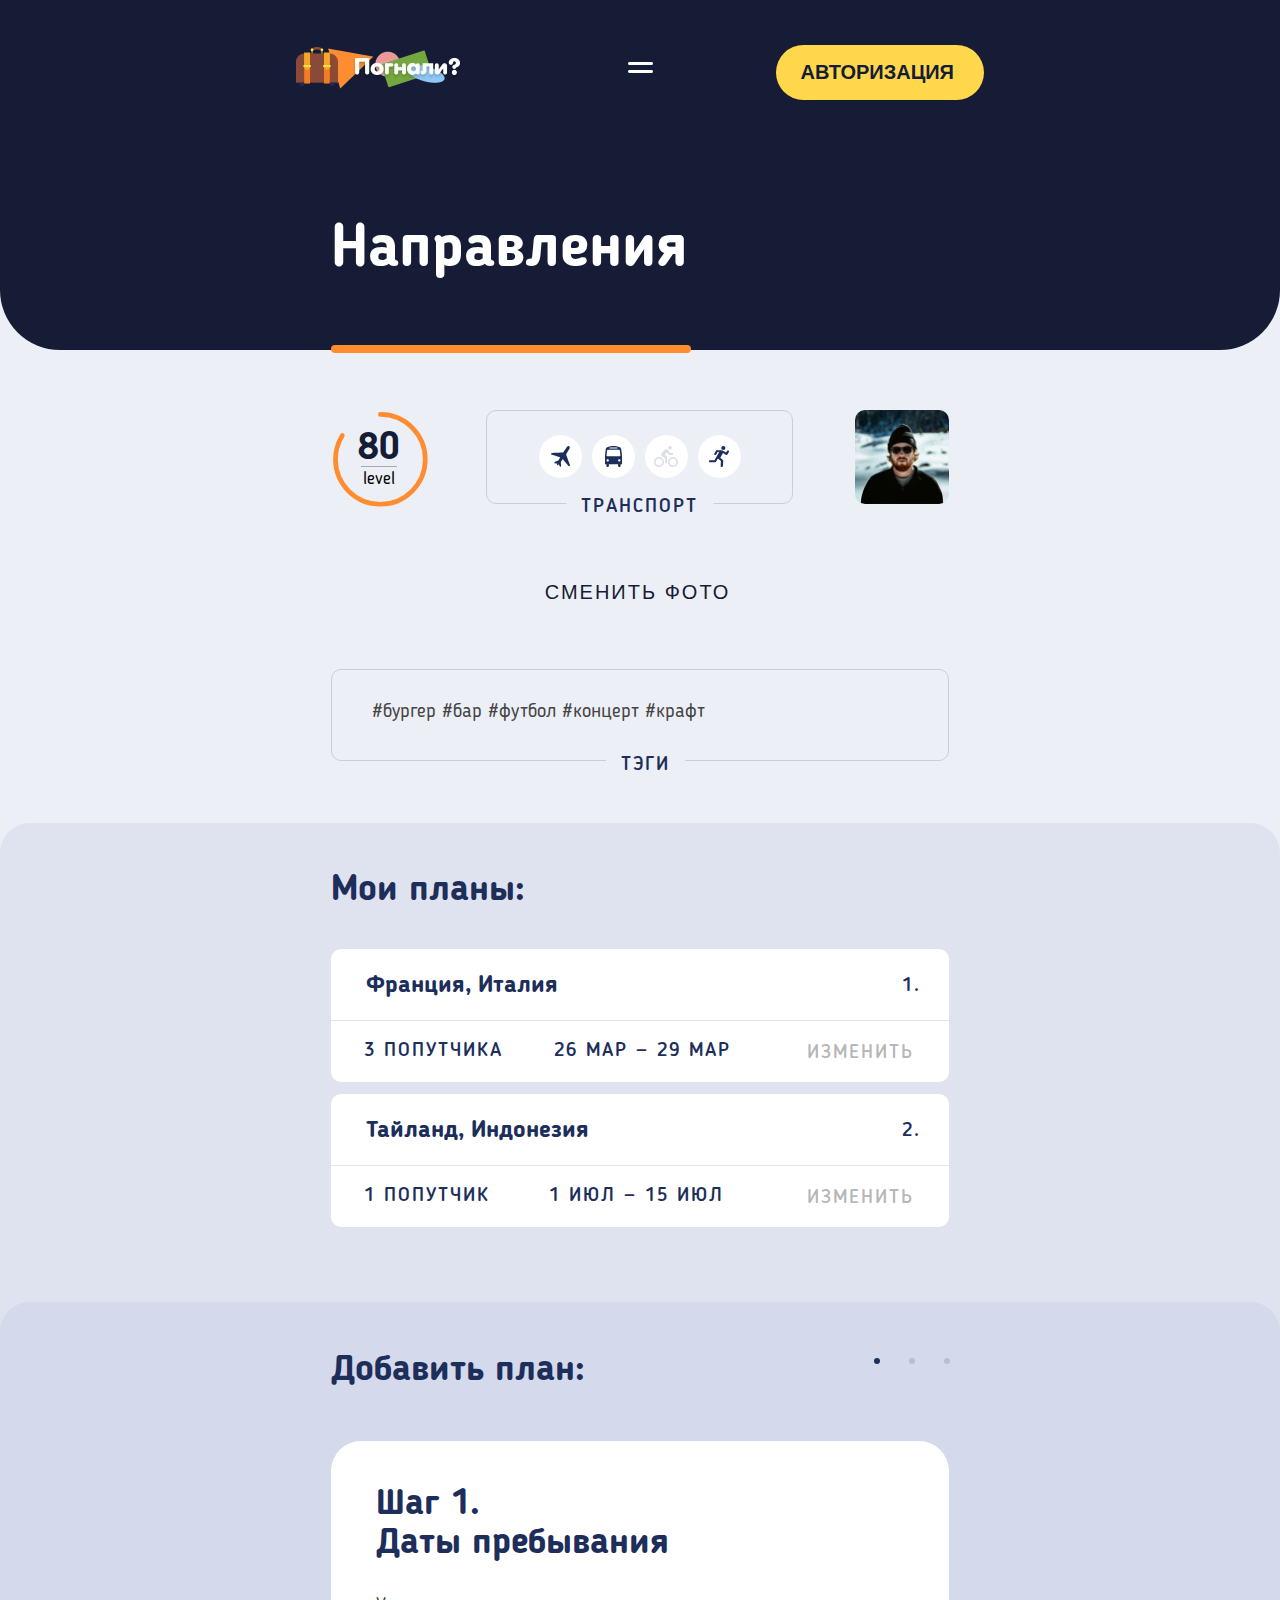
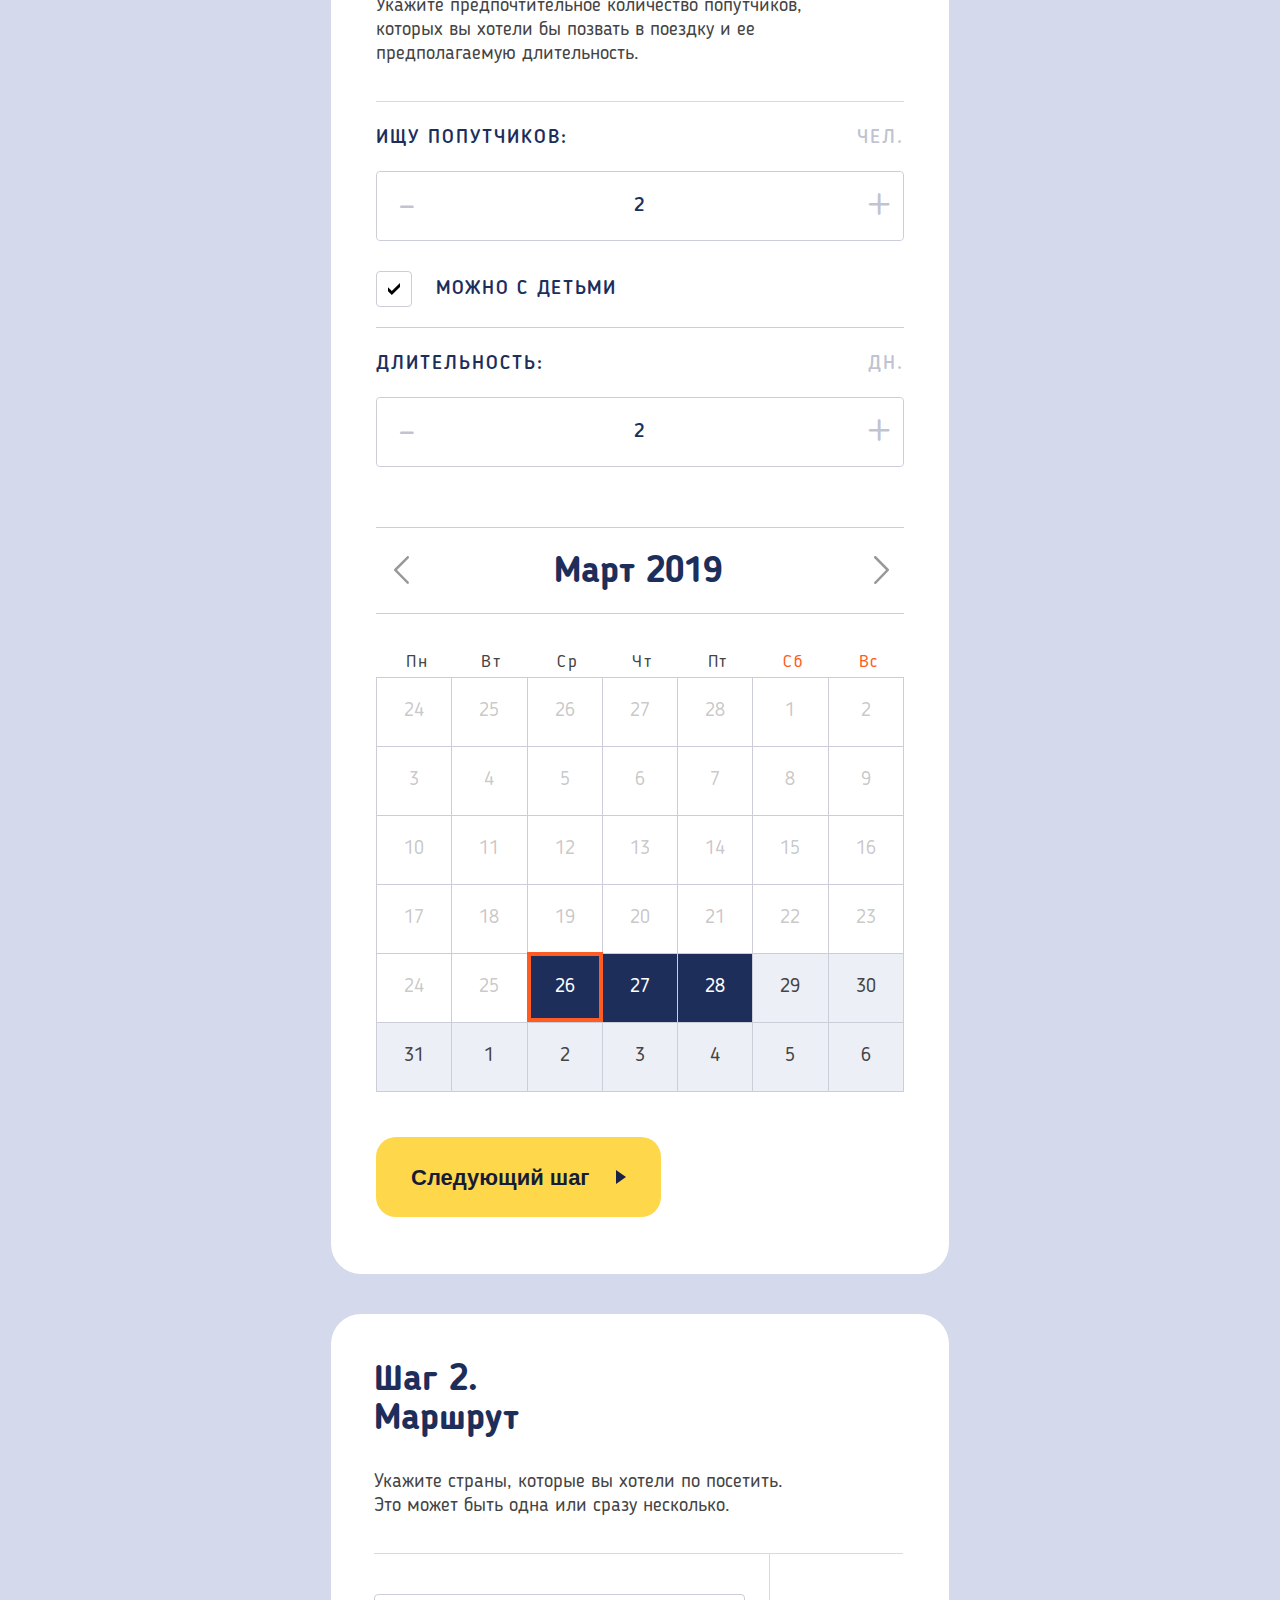
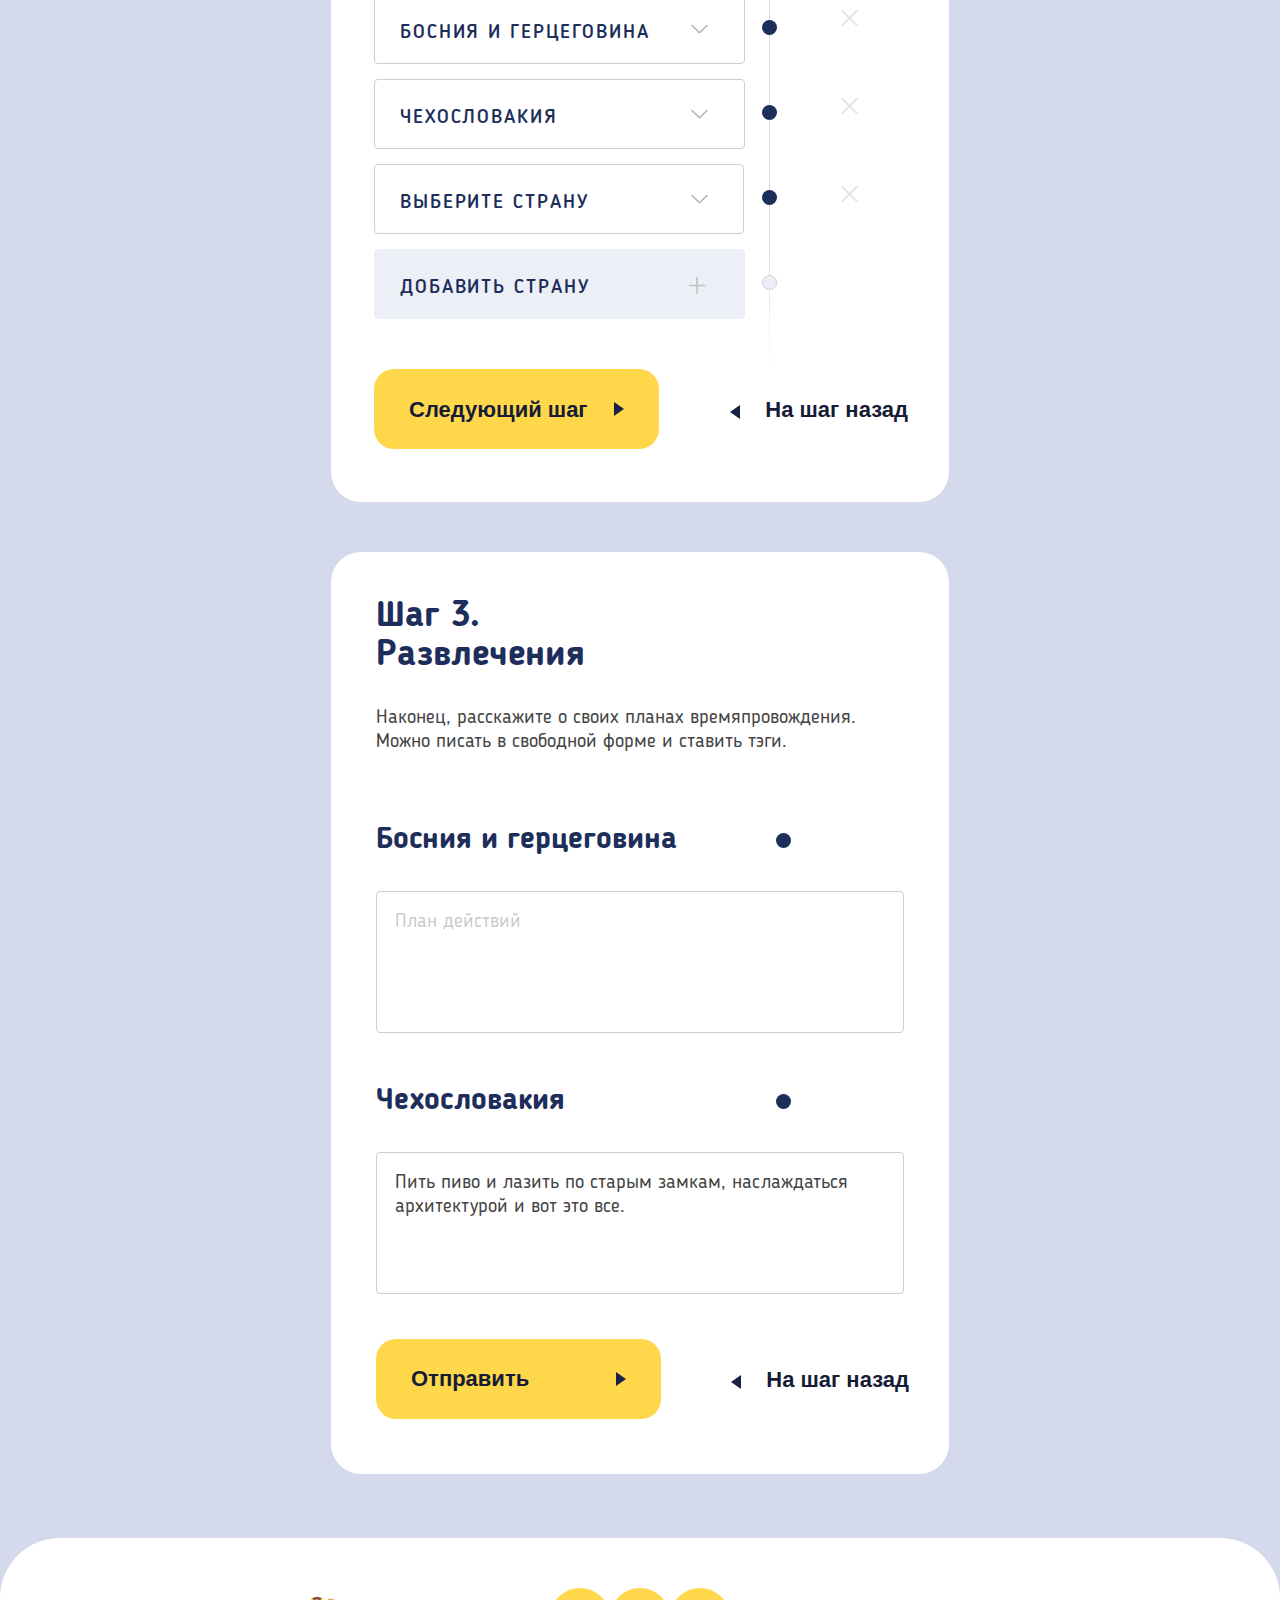
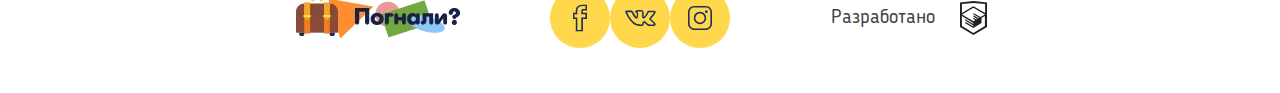
==== form.html @ 82feab91 "форма" ====
<!DOCTYPE html>
<html lang="ru">
  <head>
    <meta charset="utf-8">
    <meta name="viewport" content="width=device-width,initial-scale=1">
    <title>Погнали - Направления</title>
    <link rel="stylesheet" href="css/general.css">
    <link rel="stylesheet" href="css/form.css">
    <link rel="preload" href="fonts/bloggersans.woff2" as="font">
    <link rel="preload" href="fonts/bloggersans-bold.woff2" as="font">
    <link rel="preload" href="fonts/bloggersans-bolditalic.woff2" as="font">
    <link rel="preload" href="fonts/bloggersans-italic.woff2" as="font">
    <link rel="preload" href="fonts/bloggersans-light.woff2" as="font">
    <link rel="preload" href="fonts/bloggersans-lightitalic.woff2" as="font">
    <link rel="preload" href="fonts/bloggersans-medium.woff2" as="font">
    <link rel="preload" href="fonts/bloggersans-mediumitalic.woff2" as="font">
  </head>
  <body>
    <div class="svg-template">
      <svg xmlns="http://www.w3.org/2000/svg" xmlns:xlink="http://www.w3.org/1999/xlink"><symbol id="icon-email" viewBox="0 0 36 26"><path d="M0 23c0 1.6 1.3 3 3 3h30c1.7 0 3-1.3 3-3V3c0-1.6-1.3-3-3-3H3C1.3 0 0 1.3 0 3v20zm11-10L4.2 6.2c-.6-.6-.6-1.5 0-2 .6-.6 1.5-.6 2.1 0l11 10.9c.4.4 1.2.4 1.6 0l11-10.9c.6-.6 1.5-.6 2.1 0 .6.6.6 1.5 0 2L25 13l6.9 6.8c.6.6.6 1.5 0 2-.6.6-1.5.6-2.1 0L22.9 15s-2.1 2.2-2.5 2.5c-.6.6-1.4 1-2.4 1-.9 0-1.8-.4-2.4-1L13.1 15l-6.9 6.8c-.6.6-1.5.6-2.1 0-.6-.6-.6-1.5 0-2L11 13z"></path></symbol><symbol id="icon-facebook" viewBox="0 0 11 21"><path d="M7.8 21H2.2v-9.8H0V6.4h2.1c-.1-2.2.3-3.8 1.3-4.9C4.2.6 5.5.1 7.1 0H11v4.7H7.9c-.1.2-.2.8-.2 1.7H11v4.8H7.8V21zm-4.4-1.1h3.1v-9.8h3.2V7.5H6.5v-.6c0-1.5 0-2.9.8-3.4l.2-.1h2.3V1.1H7.1c-1.2.1-2.2.5-2.8 1.2-.8.9-1.1 2.5-.9 4.6l.1.6H1.2v2.6h2.2v9.8z"></path></symbol><symbol id="icon-instagram" viewBox="0 0 23 23"><path d="M17 1.5c2.5 0 4.5 2 4.5 4.5v11c0 2.5-2 4.5-4.5 4.5H6c-2.5 0-4.5-2-4.5-4.5V6c0-2.5 2-4.5 4.5-4.5h11M17 0H6C2.7 0 0 2.7 0 6v11c0 3.3 2.7 6 6 6h11c3.3 0 6-2.7 6-6V6c0-3.3-2.7-6-6-6z"></path><path d="M11.5 7.1c2.4 0 4.4 2 4.4 4.4 0 2.4-2 4.4-4.4 4.4-2.4 0-4.4-2-4.4-4.4 0-2.4 2-4.4 4.4-4.4m0-1.5c-3.3 0-5.9 2.7-5.9 5.9s2.7 5.9 5.9 5.9 5.9-2.7 5.9-5.9-2.6-5.9-5.9-5.9z"></path><circle cx="17.6" cy="5.4" r="1.3"></circle></symbol><symbol id="icon-level-small"><circle cx="35" cy="30" r="22.5" fill="none"></circle><path fill="none" stroke-linecap="round" stroke-width="2" stroke="#ff8d30" d="M28 6.5 a 20 20 0 0 1 0 45 a 20 20 0 0 1 0 -45"></path></symbol><symbol id="icon-level" viewBox="0 0 100 100"><circle cx="35" cy="35" r="30" fill="none"></circle><path fill="none" stroke-linecap="round" stroke-width="3" stroke="#ff8d30" d="M35 6.5 a 25 25 0 0 1 0 57 a 25 25 0 0 1 0 -57"></path></symbol><symbol id="icon-menu" viewBox="0 0 25 11"><path d="M1.5 3h22c.8 0 1.5-.7 1.5-1.5S24.3 0 23.5 0h-22C.7 0 0 .7 0 1.5S.7 3 1.5 3zm22 5h-22C.7 8 0 8.7 0 9.5S.7 11 1.5 11h22c.8 0 1.5-.7 1.5-1.5S24.3 8 23.5 8z"></path></symbol><symbol id="icon-phone" viewBox="0 0 36 36"><path d="M18 0C11.6 0 5.2 1.1 2.8 3.4.9 5.3.2 8.7 0 10.8v.3c0 .8.7 1.5 1.5 1.5.1 0 3.7-.3 5.9-.5h.2c.8 0 1.5-.7 1.5-1.5v-3C9 6.7 9.7 6 10.7 6h14.7c.8 0 1.6.7 1.6 1.7v3c0 .8.7 1.5 1.5 1.5h.2c2.2.2 5.8.5 5.9.5.8 0 1.5-.7 1.5-1.5v-.3c-.2-2.1-.9-5.5-2.8-7.4C30.8 1.1 24.4 0 18 0zm0 19.5c-1.7 0-3 1.3-3 3s1.3 3 3 3 3-1.3 3-3-1.3-3-3-3zm-2.3-6.8v-1.9c0-1-.8-1.9-1.9-1.9s-1.8.9-1.8 2v1.9L1.9 23.6c-.7.7-1.1 1.6-1.1 2.7v3c0 1.7 1.3 3 3 3h.8v1.9c0 1 .8 1.9 1.9 1.9s1.9-.8 1.9-1.9v-1.9h19.5v1.9c0 1 .8 1.9 1.9 1.9 1 0 1.9-.8 1.9-1.9v-1.9h.8c1.7 0 3-1.3 3-3v-3c0-1.1-.4-2-1.1-2.7L24 12.7v-1.9c0-1-.8-1.9-1.9-1.9s-1.9.8-1.9 1.9v1.9h-4.5zm2.3 3.8c3.3 0 6 2.7 6 6s-2.7 6-6 6-6-2.7-6-6 2.7-6 6-6z"></path></symbol><symbol id="icon-vk" viewBox="0 0 30 15.8"><path d="M23.9 15.8c-.4 0-1.2-.1-2.1-.6-.6-.4-1.2-1-1.8-1.5-.4-.4-1.2-1.2-1.4-1.2-.3.1-.5.9-.5 1.6 0 .1 0 .8-.5 1.2-.4.4-1.1.5-1.2.5h-1.9c-1 0-4.4-.2-7.4-3C3.4 9.4.3 3 .1 2.7 0 2.2-.1 1.5.3 1.1.7.7 1.4.6 1.7.6h4.2c.1 0 .6.1 1 .3.4.2.6.7.6.7S8.1 3 9 4.3c1.3 2 1.9 2.5 2.1 2.6.2-.4.3-1.7.2-2.9 0-.5-.1-1.1-.3-1.3-.1-.1-.4-.3-.8-.3l-.7-.6c-.1-.7.6-1.2 1.1-1.4.7-.3 1.8-.4 3.1-.4h.7c1.2 0 1.6.1 2.1.2 1.7.4 1.6 1.7 1.6 3.3v2.1c0 .4 0 1 .1 1.3.2-.1.9-.7 2.1-2.5.8-1.2 1.4-2.5 1.5-2.8.2-.4.6-.9 1.6-.9h4.7c1 0 1.6.3 1.8.9.3.6.2 1.7-2.4 4.6-.4.4-.7.8-1 1.1-.6.7-1.2 1.4-1.2 1.6.1.1.7.6 1.3 1.1 1.5 1.2 2.5 2.3 3 3.1.5.8.4 1.3.3 1.7-.4.9-1.6 1-1.9 1h-4.1zm-5.3-4.9c.9 0 1.7.8 2.5 1.6.5.5 1 1 1.5 1.3.7.4 1.3.4 1.4.4h3.9c.2 0 .4-.1.5-.1 0 0 0-.1-.1-.2-.4-.7-1.4-1.7-2.7-2.7-1.2-1-1.8-1.5-1.9-2.2-.1-.8.5-1.4 1.6-2.7.3-.3.6-.7 1-1.1 1.6-1.8 2-2.6 2.1-3h-5.3c-.2.4-.8 1.8-1.6 3-1.9 2.8-2.8 3.2-3.4 3.2-.2 0-.4 0-.6-.1-1-.6-1-1.8-.9-2.8V3.4c.1-1.7 0-1.7-.4-1.8-.4-.1-.7-.1-1.9-.2h-.7c-.6 0-1.3 0-1.9.1l.3.3c.6.7.6 2 .6 2.2.1 1.6.1 3.8-1 4.3-.2.1-.4.1-.6.1-.9 0-1.9-.9-3.4-3.3-.8-1.2-1.5-2.7-1.5-2.8L6 2.2c-.1 0-.2-.1-.3-.1H1.6c.6 1.2 3.4 6.6 6.5 9.5 2.7 2.5 5.8 2.6 6.4 2.6h1.9s.2-.1.3-.1V14c0-.3 0-2.6 1.6-3 .1-.1.2-.1.3-.1z"></path></symbol></svg>
    </div>
    <header class="header">
      <div class="header__wrapper container header__wrapper--blue">
        <div class="header__wrapper-top">
          <a class="header__link">
            <picture>
              <source class="js-header-logo-desktop-webp" type="image/webp" media="(min-width: 1440px)" srcset="img/logo-desktop-white@1x.webp 1x, img/logo-desktop-white@2x.webp 2x">
              <source class="js-header-logo-tablet-webp" type="image/webp" media="(min-width: 768px)" srcset="img/logo-tablet-white@1x.webp 1x, img/logo-tablet-white@2x.webp 2x">
              <source class="js-header-logo-mobile-webp" type="image/webp" srcset="img/logo-mobile-white@1x.webp 1x, img/logo-mobile-white@2x.webp 2x">

              <source class="js-header-logo-desktop-png" media="(min-width: 1440px)" srcset="img/logo-desktop-white@1x.png 1x, img/logo-desktop-white@2x.png 2x">
              <source class="js-header-logo-tablet-png" media="(min-width: 768px)" srcset="img/logo-tablet-blue@1x.png 1x, img/logo-tablet-blue@2x.png 2x">
              <img class="header__logo js-logo" src="img/logo-mobile-blue@1x.png" srcset="img/logo-mobile-blue@2x.png 2x" alt="Логотип сервиса Погнали" width="100" height="19">
            </picture>
          </a>
          <button class="header__toggle js-toggle header__toggle--show header__toggle--open" type="button">
            Открыть меню
            <svg width="25" height="11"><use xlink:href="#icon-menu"></use></svg>
          </button>
          <ul class="contacts-list contacts-list--clone">
            <li class="contacts-list__item">
              <a class="button button--yellow button--clone contacts-list__auth-button js-auth-button button--clone-visible" href="/">Авторизация</a>
            </li>
            <li class="contacts-list__item">
              <a class="contacts-list__phone-icon contacts-list__phone-icon--clone" href="tel:88005558628">
                <div class="button contacts-list__phone-button"></div>
              </a>
            </li>
            <li class="contacts-list__item">
              <a class="contacts-list__mail-icon contacts-list__mail-icon--clone" href="mailto:mail@htmlacademy.ru" target="_top">
                <div class="button contacts-list__email-button"></div>
              </a>
            </li>
          </ul>
        </div>
        <nav class="main-nav js-menu main-nav--hidden">
          <ul class="main-nav__list site-list">
            <li class="site-list__item"><a class="site-list__link" href="#" data-hover="О сервисе">О сервисе</a></li>
            <li class="site-list__item"><a class="site-list__link" href="form.html" data-hover="Направления">Направления</a></li>
            <li class="site-list__item"><a class="site-list__link" href="catalog.html" data-hover="Попутчики">Попутчики</a></li>
          </ul>
          <ul class="main-nav__list contacts-list">
            <li class="contacts-list__item">
              <a class="button button--yellow contacts-list__auth-button" href="#">Авторизация</a>
            </li>
            <li class="contacts-list__item">
              <a class="contacts-list__phone-icon" href="tel:88005558628">
                <div class="button contacts-list__phone-button">
                  <svg class="contacts-list__svg contacts-list__svg--phone" width="18" height="18"><use xlink:href="#icon-phone"></use></svg>
                </div>
              </a>
            </li>
            <li class="contacts-list__item">
              <a class="contacts-list__mail-icon" href="mailto:mail@htmlacademy.ru" target="_top">
                <div class="button contacts-list__email-button">
                  <svg class="contacts-list__svg contacts-list__svg--email" width="18" height="13"><use xlink:href="#icon-email"></use></svg>
                </div>
              </a>
            </li>
          </ul>
          <ul class="main-nav__list social-list">
            <li class="social-list__item">
              <a class="social-list__btn" href="#">
                <svg class="social-list__svg social-list__svg--fb" width="11" height="21"><use xlink:href="#icon-facebook"></use></svg>
                Facebook
              </a>
            </li>
            <li class="social-list__item">
              <a class="social-list__btn" href="#">
                <svg class="social-list__svg social-list__svg--vk" width="23" height="12"><use xlink:href="#icon-vk"></use></svg>
                VK
              </a>
            </li>
            <li class="social-list__item">
              <a class="social-list__btn" href="#">
                <svg class="social-list__svg social-list__svg--ig" width="18" height="18"><use xlink:href="#icon-instagram"></use></svg>
                Instagram
              </a>
            </li>
          </ul>
        </nav>
      </div>
    </header>

    <main class="main">
      <div class="main__wrapper container">
        <div class="main__inner-wrapper">
          <h1 class="main__header">Направления</h1>
        </div>
      </div>
      <section class="person">
        <div class="person__wrapper container">
          <h2 class="visually-hidden">Мой профайл</h2>
          <form class="person__form person-data" action="http://echo.htmlacademy.ru" method="post">
            <div class="person-data__level-photo-wrapper">
              <div class="person-data__level level">
                <svg class="level__progress-bar level__progress-bar--80" width="100" height="100"><use xlink:href="#icon-level"></use></svg>
                <p class="level__number level__number--big level__number--dark-purple-blue">80</p>
                <p class="level__text level__text--big">level</p>
              </div>
              <div class="person-data__image-wrapper">
                <picture>
                  <source type="image/webp" srcset="img/demin-tablet@1x.webp 1x, img/demin-tablet@2x.webp 2x">

                  <img class="person-data__image" src="img/demin-tablet@1x.jpg" srcset="img/demin-tablet@2x.jpg 2x" alt="Фотография профиля" width="190" height="190">
                </picture>
                <div class="person-data__upload-short-wrapper">
                  <input class="visually-hidden" type="file" name="person-picture" aria-label="Загрузить фотографию" tabindex="-1">
                  <span class="button button--gray person-data__image-title">Фото</span>
                </div>
              </div>
            </div>
            <div class="person-data__upload-wrapper">
              <input class="visually-hidden" type="file" name="person-picture" aria-label="Загрузить фотографию">
              <span class="button button--gray person-data__btn">Сменить фото</span>
            </div>
            <div class="person-data__fieldset tags">
              <h3 class="tags__legend">Тэги</h3>
              <textarea class="tags__field" name="tags">#бургер #бар #футбол #концерт #крафт</textarea>
            </div>
            <div class="person-data__fieldset transport-field">
              <h3 class="transport-field__legend">Транспорт</h3>
              <div class="transport-field__list vehicles-list">
                <div class="vehicles-list__checkbox" role="checkbox" aria-checked="true" tabindex="0">
                  <input class="visually-hidden" type="checkbox" name="aircraft" tabindex="-1" checked="">
                  <div class="vehicles-list__checkbox-indicator transport transport--no-tooltip transport--plane transport--small transport--bg-white"><span class="transport__title">Авиаперелет</span></div>
                </div>
                <div class="vehicles-list__checkbox" role="checkbox" aria-checked="true" tabindex="0">
                  <input class="visually-hidden" type="checkbox" name="bus" tabindex="-1" checked="">
                  <div class="vehicles-list__checkbox-indicator transport transport--no-tooltip transport--bus transport--small transport--bg-white"><span class="transport__title">Автотранспорт</span></div>
                </div>
                <div class="vehicles-list__checkbox" role="checkbox" aria-checked="false" tabindex="0">
                  <input class="visually-hidden" type="checkbox" name="bicycle" tabindex="-1">
                  <div class="vehicles-list__checkbox-indicator transport transport--no-tooltip transport--bike transport--small transport--bg-white transport--inactive"><span class="transport__title">Велосипед</span></div>
                </div>
                <div class="vehicles-list__checkbox" role="checkbox" aria-checked="true" tabindex="0">
                  <input class="visually-hidden" type="checkbox" name="run" tabindex="-1" checked="">
                  <div class="vehicles-list__checkbox-indicator transport transport--no-tooltip transport--run transport--small transport--bg-white"><span class="transport__title">Пешком</span></div>
                </div>
              </div>
            </div>
          </form>
        </div>
      </section>

      <section class="plans">
        <div class="plans__wrapper container">
          <h2 class="plans__header">Мои планы:</h2>
          <ol class="plans__list countries-plans-list">
            <li class="countries-plans-list__item">
              <div class="countries-plans-list__country-title-wrapper">
                <p class="countries-plans-list__number">1.</p>
                <p class="countries-plans-list__name">Франция, Италия</p>
              </div>
              <p class="countries-plans-list__companions-number">3 попутчика</p>
              <p class="countries-plans-list__dates">26 мар — 29 мар</p>
              <a class="countries-plans-list__link" href="plans.html">Изменить</a>
            </li>
            <li class="countries-plans-list__item">
              <div class="countries-plans-list__country-title-wrapper">
                <p class="countries-plans-list__number">2.</p>
                <p class="countries-plans-list__name">Тайланд, Индонезия</p>
              </div>
              <p class="countries-plans-list__companions-number">1 попутчик</p>
              <p class="countries-plans-list__dates">1 июл — 15 июл</p>
              <a class="countries-plans-list__link" href="plans.html">Изменить</a>
            </li>
          </ol>
        </div>
      </section>

      <section class="add-plan">
        <div class="add-plan__wrapper container">
          <h2 class="add-plan__header">Добавить план:</h2>

          <form class="add-plan__form" action="http://echo.htmlacademy.ru" method="post">
            <div class="step dates" id="step-1">
              <ul class="slider-dots-list slider-dots-list--step-1">
                <li class="slider-dots-list__item"><span class="slider-dots-list__indicator slider-dots-list__indicator--current">Даты</span></li>
                <li class="slider-dots-list__item"><span class="slider-dots-list__indicator">Маршрут</span></li>
                <li class="slider-dots-list__item"><span class="slider-dots-list__indicator">Развлечения</span></li>
              </ul>
              <h3 class="step__header">Шаг 1. Даты&nbsp;пребывания</h3>
              <p class="step__note">Укажите предпочтительное количество попутчиков, которых вы&nbsp;хотели&nbsp;бы позвать в поездку и ее предполагаемую длительность.</p>
              <div class="dates__quantity companions-quantity">
                <div class="dates__label-wrapper">
                  <span class="companions-quantity__label">Ищу попутчиков:</span>
                  <span class="companions-quantity__measure">Чел.</span>
                </div>
                <div class="companions-quantity__wrapper quantity-input">
                  <button class="quantity-input__btn quantity-input__btn-less" type="button">-</button>
                  <input class="quantity-input__input" type="text" aria-label="Количество попутчиков" value="2">
                  <button class="quantity-input__btn quantity-input__btn-more" type="button">+</button>
                </div>
              </div>
              <div class="dates__quantity duration">
                <div class="dates__label-wrapper">
                  <span class="duration__label">Длительность:</span>
                  <span class="duration__measure">Дн.</span>
                </div>
                <div class="duration__wrapper quantity-input">
                  <button class="quantity-input__btn quantity-input__btn-less" type="button">-</button>
                  <input class="quantity-input__input" type="text" aria-label="Количество дней" value="2">
                  <button class="quantity-input__btn quantity-input__btn-more" type="button">+</button>
                </div>
              </div>
              <div class="dates__checkbox" role="checkbox" aria-checked="true" tabindex="0">
                <label class="dates__kids-label" for="kids">Можно с детьми</label>
                <input class="visually-hidden" type="checkbox" name="kids" id="kids" checked="">
                <span class="dates__checkbox-indicator dates__checkbox-indicator--selected"></span>
              </div>
              <div class="dates__calendar calendar">
                <div class="calendar__month">
                  <div class="calendar__wrapper">
                    <button class="calendar__btn calendar__btn-previous" type="button">Предыдущий месяц</button>
                    <span class="calendar__name">Март 2019</span>
                    <button class="calendar__btn calendar__btn-next" type="button">Следующий месяц</button>
                  </div>
                  <ul class="calendar__list day-of-the-week-list">
                    <li class="day-of-the-week-list__item">П</li>
                    <li class="day-of-the-week-list__item">В</li>
                    <li class="day-of-the-week-list__item">С</li>
                    <li class="day-of-the-week-list__item">Ч</li>
                    <li class="day-of-the-week-list__item">П</li>
                    <li class="day-of-the-week-list__item day-of-the-week-list__item--weekend">С</li>
                    <li class="day-of-the-week-list__item day-of-the-week-list__item--weekend">В</li>
                  </ul>
                  <ul class="calendar__list day-of-the-week-list day-of-the-week-list--big">
                    <li class="day-of-the-week-list__item">Пн</li>
                    <li class="day-of-the-week-list__item">Вт</li>
                    <li class="day-of-the-week-list__item">Ср</li>
                    <li class="day-of-the-week-list__item">Чт</li>
                    <li class="day-of-the-week-list__item">Пт</li>
                    <li class="day-of-the-week-list__item day-of-the-week-list__item--weekend">Сб</li>
                    <li class="day-of-the-week-list__item day-of-the-week-list__item--weekend">Вс</li>
                  </ul>
                  <ul class="calendar__list month-days-list">
                    <li class="month-days-list__item month-days-list__item--disabled">24</li>
                    <li class="month-days-list__item month-days-list__item--disabled">25</li>
                    <li class="month-days-list__item month-days-list__item--disabled">26</li>
                    <li class="month-days-list__item month-days-list__item--disabled">27</li>
                    <li class="month-days-list__item month-days-list__item--disabled">28</li>
                    <li class="month-days-list__item month-days-list__item--disabled">1<span class="month-days-list__month">мар</span></li>
                    <li class="month-days-list__item month-days-list__item--disabled">2</li>
                    <li class="month-days-list__item month-days-list__item--disabled">3</li>
                    <li class="month-days-list__item month-days-list__item--disabled">4</li>
                    <li class="month-days-list__item month-days-list__item--disabled">5</li>
                    <li class="month-days-list__item month-days-list__item--disabled">6</li>
                    <li class="month-days-list__item month-days-list__item--disabled">7</li>
                    <li class="month-days-list__item month-days-list__item--disabled">8</li>
                    <li class="month-days-list__item month-days-list__item--disabled">9</li>
                    <li class="month-days-list__item month-days-list__item--disabled">10</li>
                    <li class="month-days-list__item month-days-list__item--disabled">11</li>
                    <li class="month-days-list__item month-days-list__item--disabled">12</li>
                    <li class="month-days-list__item month-days-list__item--disabled">13</li>
                    <li class="month-days-list__item month-days-list__item--disabled">14</li>
                    <li class="month-days-list__item month-days-list__item--disabled">15</li>
                    <li class="month-days-list__item month-days-list__item--disabled">16</li>
                    <li class="month-days-list__item month-days-list__item--disabled">17</li>
                    <li class="month-days-list__item month-days-list__item--disabled">18</li>
                    <li class="month-days-list__item month-days-list__item--disabled">19</li>
                    <li class="month-days-list__item month-days-list__item--disabled">20</li>
                    <li class="month-days-list__item month-days-list__item--disabled">21</li>
                    <li class="month-days-list__item month-days-list__item--disabled">22</li>
                    <li class="month-days-list__item month-days-list__item--disabled">23</li>
                    <li class="month-days-list__item month-days-list__item--disabled">24</li>
                    <li class="month-days-list__item month-days-list__item--disabled">25</li>
                    <li class="month-days-list__item month-days-list__item--selected month-days-list__item--first">26<span class="month-days-list__day-in-out">Заезд</span></li>
                    <li class="month-days-list__item month-days-list__item--selected">27</li>
                    <li class="month-days-list__item month-days-list__item--selected">28<span class="month-days-list__day-in-out">Выезд</span></li>
                    <li class="month-days-list__item">29</li>
                    <li class="month-days-list__item">30</li>
                    <li class="month-days-list__item">31</li>
                    <li class="month-days-list__item">1<span class="month-days-list__month">апр</span></li>
                    <li class="month-days-list__item">2</li>
                    <li class="month-days-list__item">3</li>
                    <li class="month-days-list__item">4</li>
                    <li class="month-days-list__item">5</li>
                    <li class="month-days-list__item">6</li>
                  </ul>
                </div>
              </div>
              <a class="button button--yellow button--square step__button" href="#step-2">Следующий шаг</a>
            </div>

            <div class="step route-step" id="step-2">
              <ul class="slider-dots-list slider-dots-list--step-2">
                <li class="slider-dots-list__item"><span class="slider-dots-list__indicator">Даты</span></li>
                <li class="slider-dots-list__item"><span class="slider-dots-list__indicator slider-dots-list__indicator--current">Маршрут</span></li>
                <li class="slider-dots-list__item"><span class="slider-dots-list__indicator">Развлечения</span></li>
              </ul>
              <h3 class="step__header">Шаг 2. Маршрут</h3>
              <p class="step__note step__note--two">Укажите страны, которые вы хотели по посетить. Это может быть одна или сразу несколько.</p>
              <div class="route-step__countries-wrapper">
                <ul class="route-step__list add-country-list">
                  <li class="add-country-list__item country-adding">
                    <span class="country-adding__chosen-country">Босния и герцеговина</span>
                    <button class="country-adding__expand-btn" type="button">Выбрать страну</button>
                  </li>
                  <li class="add-country-list__item country-adding">
                    <span class="country-adding__chosen-country">Чехословакия</span>
                    <button class="country-adding__expand-btn" type="button">Выбрать страну</button>
                  </li>
                  <li class="add-country-list__item country-adding country-adding--choose">
                    <span class="country-adding__choose-country">Выберите страну</span>
                    <button class="country-adding__expand-btn" type="button">Выбрать страну</button>
                    <div class="country-adding__available-countries">
                      <ul class="alphabet">
                        <li class="alphabet__item alphabet__item--selected"><a class="alphabet__link" href="#">А</a></li>
                        <li class="alphabet__item"><a class="alphabet__link" href="#">Б</a></li>
                        <li class="alphabet__item"><a class="alphabet__link" href="#">В</a></li>
                        <li class="alphabet__item"><a class="alphabet__link" href="#">Г</a></li>
                        <li class="alphabet__item"><a class="alphabet__link" href="#">Д</a></li>
                        <li class="alphabet__item"><a class="alphabet__link" href="#">Е</a></li>
                        <li class="alphabet__item"><a class="alphabet__link" href="#">Ж</a></li>
                        <li class="alphabet__item"><a class="alphabet__link" href="#">З</a></li>
                        <li class="alphabet__item"><a class="alphabet__link" href="#">И</a></li>
                        <li class="alphabet__item"><a class="alphabet__link" href="#">Й</a></li>
                        <li class="alphabet__item"><a class="alphabet__link" href="#">К</a></li>
                        <li class="alphabet__item"><a class="alphabet__link" href="#">Л</a></li>
                        <li class="alphabet__item"><a class="alphabet__link" href="#">М</a></li>
                        <li class="alphabet__item"><a class="alphabet__link" href="#">Н</a></li>
                        <li class="alphabet__item"><a class="alphabet__link" href="#">О</a></li>
                        <li class="alphabet__item"><a class="alphabet__link" href="#">П</a></li>
                        <li class="alphabet__item"><a class="alphabet__link" href="#">Р</a></li>
                        <li class="alphabet__item"><a class="alphabet__link" href="#">С</a></li>
                        <li class="alphabet__item"><a class="alphabet__link" href="#">Т</a></li>
                        <li class="alphabet__item"><a class="alphabet__link" href="#">У</a></li>
                        <li class="alphabet__item"><a class="alphabet__link" href="#">Ф</a></li>
                        <li class="alphabet__item"><a class="alphabet__link" href="#">Х</a></li>
                        <li class="alphabet__item"><a class="alphabet__link" href="#">Ц</a></li>
                        <li class="alphabet__item"><a class="alphabet__link" href="#">Ч</a></li>
                        <li class="alphabet__item"><a class="alphabet__link" href="#">Ш</a></li>
                        <li class="alphabet__item"><a class="alphabet__link" href="#">Щ</a></li>
                        <li class="alphabet__item"><a class="alphabet__link" href="#">Э</a></li>
                        <li class="alphabet__item"><a class="alphabet__link" href="#">Ю</a></li>
                        <li class="alphabet__item"><a class="alphabet__link" href="#">Я</a></li>
                      </ul>
                      <ul class="countries-by-letter">
                        <li class="countries-by-letter__item"><a class="countries-by-letter__link" href="#">Афганистан</a></li>
                        <li class="countries-by-letter__item"><a class="countries-by-letter__link" href="#">Албания</a></li>
                        <li class="countries-by-letter__item"><a class="countries-by-letter__link" href="#">Алгерия</a></li>
                        <li class="countries-by-letter__item"><a class="countries-by-letter__link" href="#">Андорра</a></li>
                        <li class="countries-by-letter__item"><a class="countries-by-letter__link" href="#">Аргентина</a></li>
                        <li class="countries-by-letter__item"><a class="countries-by-letter__link" href="#">Армения</a></li>
                        <li class="countries-by-letter__item"><a class="countries-by-letter__link" href="#">Австралия</a></li>
                        <li class="countries-by-letter__item"><a class="countries-by-letter__link" href="#">Австрия</a></li>
                        <li class="countries-by-letter__item"><a class="countries-by-letter__link" href="#">Азербайджан</a></li>
                      </ul>
                    </div>
                  </li>
                  <li class="add-country-list__item country-adding country-adding--new">
                    <span class="country-adding__add-country">Добавить страну</span>
                    <button class="country-adding__expand-btn" type="button">Выбрать страну</button>
                  </li>
                </ul>
                <ul class="route-step__list flags-list">
                  <li class="flags-list__item">
                    <span class="flags-list__flag country country--bosnia">Босния и герцеговина</span>
                    <button class="flags-list__btn-remove">Удалить страну</button>
                  </li>
                  <li class="flags-list__item">
                    <span class="flags-list__flag country country--czech">Чехословакия</span>
                    <button class="flags-list__btn-remove" type="button">Удалить страну</button>
                  </li>
                  <li class="flags-list__item">
                    <button class="flags-list__btn-remove" type="button">Удалить страну</button>
                  </li>
                </ul>
              </div>
              <div class="step__button-wrapper step__button-wrapper--route">
                <a class="button button--yellow button--square step__button" href="#step-3">Следующий шаг</a>
                <a class="button button--transparent step__button step__button--back step__button--no-bg" href="#step-1">На шаг назад</a>
              </div>
            </div>

            <div class="step entertainment" id="step-3">
              <ul class="slider-dots-list slider-dots-list--step-3">
                <li class="slider-dots-list__item"><span class="slider-dots-list__indicator">Даты</span></li>
                <li class="slider-dots-list__item"><span class="slider-dots-list__indicator">Маршрут</span></li>
                <li class="slider-dots-list__item"><span class="slider-dots-list__indicator slider-dots-list__indicator--current">Развлечения</span></li>
              </ul>
              <h3 class="step__header">Шаг 3. Развлечения</h3>
              <p class="step__note step__note--three">Наконец, расскажите о своих планах времяпровождения. Можно писать в свободной форме и ставить тэги.</p>
              <ul class="entertainment__list entertainment-list">
                <li class="entertainment-list__item">
                  <div class="entertainment-list__country-wrapper">
                    <span class="entertainment-list__country-name">Босния и герцеговина</span>
                    <span class="entertainment-list__country-flag country country--bosnia">Босния и герцеговина</span>
                  </div>
                  <textarea class="entertainment-list__plan" placeholder="План действий" aria-label="План действий"></textarea>
                </li>
                <li class="entertainment-list__item">
                  <div class="entertainment-list__country-wrapper">
                    <span class="entertainment-list__country-name">Чехословакия</span>
                    <span class="entertainment-list__country-flag country country--czech">Чехословакия</span>
                    </div>
                  <textarea class="entertainment-list__plan" placeholder="План действий" aria-label="План действий">Пить пиво и лазить по&nbsp;старым замкам, наслаждаться архитектурой и вот это все.</textarea>
                </li>
              </ul>
              <div class="step__button-wrapper">
              <button class="button button--yellow button--square step__button step__button--submit" type="submit">Отправить</button>
              <a class="button button--transparent step__button step__button--back step__button--no-bg" href="#step-2">На шаг назад</a>
              </div>
            </div>
          </form>
        </div>
      </section>
    </main>

    <footer class="footer">
      <div class="footer__wrapper container">
        <a class="footer__link" href="index.html">
          <picture>
            <source type="image/webp" media="(min-width: 1440px)" srcset="img/logo-desktop-blue@1x.webp 1x, img/logo-desktop-blue@2x.webp 2x">
            <source type="image/webp" media="(min-width: 768px)" srcset="img/logo-tablet-blue@1x.webp 1x, img/logo-tablet-blue@2x.webp 2x">
            <source type="image/webp" srcset="img/logo-mobile-blue@1x.webp 1x, img/logo-mobile-blue@2x.webp 2x">

            <source media="(min-width: 1440px)" srcset="img/logo-desktop-blue@1x.png 1x, img/logo-desktop-blue@2x.png 2x">
            <source media="(min-width: 768px)" srcset="img/logo-tablet-blue@1x.png 1x, img/logo-tablet-blue@2x.png 2x">
            <img class="footer__logo js-logo" src="img/logo-mobile-blue@1x.png" srcset="img/logo-mobile-blue@2x.png 2x" alt="Логотип сервиса Погнали" width="100" height="19">
          </picture>
        </a>
        <ul class="footer__list footer-social-list">
          <li class="footer-social-list__item">
            <a class="footer-social-list__btn" href="#">
              <svg class="footer-social-list__fb" width="11" height="21"><use xlink:href="#icon-facebook"></use></svg>
              Facebook
            </a>
          </li>
          <li class="footer-social-list__item">
            <a class="footer-social-list__btn" href="#">
              <svg class="footer-social-list__vk" width="23" height="12"><use xlink:href="#icon-vk"></use></svg>
              VK
            </a>
          </li>
          <li class="footer-social-list__item">
            <a class="footer-social-list__btn" href="#">
              <svg class="footer-social-list__ig" width="18" height="18"><use xlink:href="#icon-instagram"></use></svg>
              Instagram
            </a>
          </li>
        </ul>
        <div class="footer__copyright">
          <a class="footer__logo" href="https://htmlacademy.ru/intensive/adaptive">
            <p class="footer__text">Разработано</p>
            <img class="footer__logo-image" src="img/htmlacademy.svg" alt="Логотип HTML Academy" width="27" height="34">
          </a>
        </div>
      </div>
    </footer>


  </body>
</html>
---- css/general.css ----
/*
/* ------ Fonts ------*/

@font-face {
  font-weight: 400;
  font-family: "BloggerSans";
  font-style: normal;
  src: local("BloggerSans Light"), url("../fonts/bloggersans.woff2") format("woff2"), url("../fonts/bloggersans.woff") format("woff");
}

@font-face {
  font-weight: 400;
  font-family: "BloggerSans";
  font-style: italic;
  src: local("BloggerSans Bold"), url("../fonts/bloggersans-italic.woff2") format("woff2"), url("../fonts/bloggersans-italic.woff") format("woff");
}

@font-face {
  font-weight: 700;
  font-family: "BloggerSans";
  font-style: normal;
  src: local("BloggerSans Bold"), url("../fonts/bloggersans-bold.woff2") format("woff2"), url("../fonts/bloggersans-bold.woff") format("woff");
}

@font-face {
  font-weight: 700;
  font-family: "BloggerSans";
  font-style: italic;
  src: local("BloggerSans Bold"), url("../fonts/bloggersans-bolditalic.woff2") format("woff2"), url("../fonts/bloggersans-bolditalic.woff") format("woff");
}

@font-face {
  font-weight: 300;
  font-family: "BloggerSans";
  font-style: normal;
  src: local("BloggerSans Bold"), url("../fonts/bloggersans-light.woff2") format("woff2"), url("../fonts/bloggersans-light.woff") format("woff");
}

@font-face {
  font-weight: 300;
  font-family: "BloggerSans";
  font-style: italic;
  src: local("BloggerSans Bold"), url("../fonts/bloggersans-lightitalic.woff2") format("woff2"), url("../fonts/bloggersans-lightitalic.woff") format("woff");
}

@font-face {
  font-weight: 500;
  font-family: "BloggerSans";
  font-style: normal;
  src: local("BloggerSans Bold"), url("../fonts/bloggersans-medium.woff2") format("woff2"), url("../fonts/bloggersans-medium.woff") format("woff");
}

@font-face {
  font-weight: 500;
  font-family: "BloggerSans";
  font-style: italic;
  src: local("BloggerSans Bold"), url("../fonts/bloggersans-mediumitalic.woff2") format("woff2"), url("../fonts/bloggersans-mediumitalic.woff") format("woff");
}

/* ------ Specification ------*/

html {
  font-family: sans-serif;
  box-sizing: border-box;
}

*,
::after,
::before {
  box-sizing: inherit;
}

.svg-template,
[hidden],
div.js-collapse,
template {
  display: none;
}

.visually-hidden:not(:focus):not(:active),
input[type=checkbox].visually-hidden,
input[type=file].visually-hidden,
input[type=radio].visually-hidden {
  position: absolute;
  width: 1px;
  height: 1px;
  margin: -1px;
  border: 0;
  padding: 0;
  white-space: nowrap;
  clip-path: inset(100%);
  clip: rect(0 0 0 0);
  overflow: hidden;
}

.country--tooltip:hover::after,
article,
aside,
details,
figcaption,
figure,
footer,
header,
hgroup,
main,
menu,
nav,
section,
summary {
  display: block;
}

svg:not(:root) {
  overflow: hidden;
}

a {
  background-color: rgb(0 0 0 / 0%);
  text-decoration: none;
}

button,
input,
optgroup,
select,
textarea {
  color: inherit;
  font: inherit;
  margin: 0;
}

button {
  overflow: visible;
}

img {
  border: 0;
  max-width: 100%;
}

button,
select {
  text-transform: none;
}

button,
html input[type=button],
input[type=reset],
input[type=submit] {
  cursor: pointer;
}

body {
  margin: 0;
  font-family: "BloggerSans", "Arial", sans-serif;
}

.button--square::after {
  content: "";
  position: absolute;
  top: 50%;
  right: 20px;
  width: 10px;
  height: 14px;
  transform: translateY(-50%);
  border-left: 10px solid rgb(25 33 68);
  border-bottom: 7px solid rgb(0 0 0 / 0%);
  border-top: 7px solid rgb(0 0 0 / 0%);
}
/*
/* ------ Default-Mobile Media ------*/

/* General */
.container {
  width: 320px;
  margin: 0 auto;
}

/* Header */
.header {
  position: relative;
  z-index: 15;
}

.header__wrapper {
  width: 100%;
  display: flex;
  flex-direction: column;
  padding: 27px 0 40px;
  background-color: rgb(22 28 53);
}

.header__wrapper--blue {
  padding-bottom: 0;
  background-color: rgb(22 28 53);
}

.header__wrapper-top {
  position: relative;
  z-index: 11;
  display: flex;
  justify-content: space-between;
  align-items: center;
  width: 270px;
  margin: 0 auto;
  padding: 0;
}

.header__toggle {
  position: relative;
  z-index: 11;
  font-size: 0;
  color: rgb(0 0 0 / 0%);
  display: none;
  margin-bottom: 8px;
  background-color: rgb(0 0 0 / 0%);
  background-repeat: no-repeat;
  border: 0;
}

.header__toggle--show {
  display: block;
}

.header__toggle--open {
  padding: 0;
  width: 25px;
  height: 11px;
}

.header__toggle svg {
  width: 25px;
  height: 11px;
}

.header__toggle--open svg {
  fill: rgb(255 255 255);
}

.contacts-list {
  padding: 0;
  list-style: none;
  position: relative;
  z-index: 16;
  display: flex;
  flex-direction: column;
  width: 100%;
  margin: 0 0 40px;
}

.header__toggle--show+ul li:first-child {
  top: 40px;
}

.button {
  position: relative;
  display: inline-block;
  padding: 0 20px 0 15px;
  width: 100%;
  font-family: "Blogger Sans", Arial, sans-serif;
  font-size: 17px;
  font-weight: 700;
  color: rgb(22, 28, 53);
  text-transform: uppercase;
  text-align: center;
  border-radius: 30px;
  border: 0;
  cursor: pointer;
}

.button--square {
  padding: 20px 24px;
  font-size: 18px;
  text-transform: none;
  text-align: left;
  border-radius: 10px;
}

.button--transparent {
  background-color: rgb(0 0 0 / 0%);
}

.button--yellow {
  background-color: rgb(255 215 75);
}

.button--deep-dark {
  background-color: rgb(18 25 54);
}

.button--bordered {
  border-radius: 10px;
  border: solid 3px rgb(25 33 68);
}

.button--clone {
  display: none;
}

.contacts-list--clone,
.contacts-list--clone .contacts-list__item {
  display: none;
}

.contacts-list__mail-icon,
.contacts-list__phone-icon {
  display: flex;
  align-items: center;
}

.contacts-list__email-button,
.contacts-list__phone-button {
  flex-shrink: 0;
  width: 45px;
  height: 45px;
  background-color: rgb(18 25 54);
  border-radius: 50%;
}

.main-nav {
  width: 320px;
  margin: 0 auto;
  padding: 0 25px;
}

.main-nav--hidden {
  display: none;
}

.site-list {
  padding: 0;
  list-style: none;
  display: flex;
  flex-direction: column;
  align-items: center;
  width: 100%;
}

.site-list__link {
  font-size: 30px;
  font-weight: 500;
  color: rgb(25 33 68);
  text-transform: uppercase;
}

.social-list {
  padding: 0;
  list-style: none;
  display: flex;
  width: 100px;
  margin: 0 auto;
}

.social-list__item {
  width: 10px;
}

.social-list__item:first-child {
  margin-right: 30px;
}

.social-list__btn {
  font-size: 0;
  color: rgb(0 0 0 / 0%);
  position: relative;
}

.social-list__svg {
  position: absolute;
  top: 50%;
  left: 50%;
  transform: translate(-50%, -50%);
  fill: rgb(204 204 204);
}

.social-list__item:nth-child(2) {
  margin-right: 25px;
}

.footer {
  position: relative;
  z-index: 3;
  width: 100%;
  margin: -50px auto 0;
  background-color: rgb(255 255 255);
  border-radius: 30px 30px 0 0;
}

.footer__wrapper {
  display: flex;
  flex-direction: column;
  align-items: center;
  margin: 20px auto 0;
  padding: 40px 25px 0;
}

.footer__logo {
  display: flex;
  justify-content: space-between;
  align-items: center;
}

.footer-social-list,
.footer-social-list__btn {
  display: flex;
}

.footer-social-list {
  padding: 0;
  list-style: none;
  margin: 40px auto 35px;
  width: 135px;
}

.footer-social-list__btn {
  font-size: 0;
  color: rgb(0 0 0 / 0%);
  align-items: center;
  justify-content: center;
  width: 45px;
  height: 45px;
  background-color: rgb(255 215 75);
  border-radius: 50%;
}

.footer-social-list__btn svg {
  fill: rgb(29 46 91);
}

.footer__copyright {
  width: 100%;
  padding: 5px 0 0;
  border-top: 1px solid rgb(0 0 0 / 5%);
}

.footer__logo {
  display: flex;
  justify-content: space-between;
  align-items: center;
}

.footer__text {
  font-size: 16px;
  color: rgb(68 68 68);
}

.footer__logo-image {
  width: 27px;
  height: 34px;
}


/* ------ Tablet Media ------*/
@media (min-width: 768px) {
  /* General */

  .container {
    width: 768px;
  }

  .button--square::after {
    right: 35px;
  }

  /* Header */
  .header__wrapper {
    padding-top: 5px;
    width: 100%;
    background-color: rgb(24 32 68);
  }

  .header__wrapper--blue {
    background-color: rgb(22 28 53);
  }

  .header__wrapper-top {
    width: 688px;
    margin-bottom: 0;
    padding: 0;
  }

  .header__logo {
    width: 166px;
    height: 42px;
  }

  .header__toggle--open {
    margin: -5px 165px 0 0;
  }

  .contacts-list {
    margin-bottom: 130px;
    width: auto;
  }

  .contacts-list--clone {
    display: flex;
  }

  .contacts-list__item:first-child {
    position: absolute;
    top: -550px;
    right: 0;
  }

  .contacts-list--clone .contacts-list__item:first-child {
    display: flex;
  }

  .button {
    font-size: 20px;
  }

  .button--square {
    padding: 25px 34px;
    max-height: 80px;
    font-size: 22px;
    border-radius: 20px;
  }

  .button--clone-visible {
    display: inline-block;
    width: auto;
    padding: 0 30px 0 25px;
    line-height: 55px;
  }

  .contacts-list__auth-button {
    min-width: 190px;
  }

  .contacts-list__email-button,
  .contacts-list__phone-button {
    width: 67px;
    height: 67px;
  }

  .contacts-list__auth-button--hidden {
    display: none;
  }

  .main-nav {
    width: 768px;
    padding: 0 40px;
  }

  .site-list {
    align-items: flex-start;
  }

  .site-list__link {
    font-size: 60px;
  }

  .social-list {
    margin: 0 0 50px;
    width: auto;
  }

  .social-list__item {
    width: 31px;
  }

  .social-list__item:first-child {
    margin-right: 30px;
    margin-left: 30px;
  }

  .social-list__svg--fb {
    width: 14px;
    height: 28px;
  }

  .social-list__item:nth-child(2) {
    margin-right: 30px;
  }

  .social-list__svg--vk {
    width: 31px;
    height: 16px;
  }

  .social-list__svg--ig {
    width: 24px;
    height: 24px;
  }


  .footer {
    margin: -80px auto 0;
    border-radius: 60px 60px 0 0;
  }

  .footer__wrapper {
    flex-direction: row;
    justify-content: space-between;
    padding: 50px 40px 45px;
  }

  .footer__logo {
    width: 166px;
    height: 42px;
  }

  .footer-social-list {
    width: 180px;
    margin: 0;
  }

  .footer-social-list__btn {
    width: 60px;
    height: 60px;
  }

  .footer-social-list__fb {
    width: 14px;
    height: 28px;
  }

  .footer-social-list__vk {
    width: 31px;
    height: 16px;
  }

  .footer-social-list__ig {
    width: 24px;
    height: 24px;
  }

  .footer__copyright {
    width: auto;
    padding: 0;
    border-top: none;
  }

  .footer__logo {
    width: 166px;
    height: 42px;
  }

  .footer__text {
    margin-right: 25px;
    margin-left: 13px;
    font-size: 20px;
  }
}

/* ------ Desktop Media ------*/
@media (min-width: 1440px) {
  /* General */

  .container {
    width: 1440px;
  }

  /* Header */
  .header {
    width: 100%;
    background-color: rgb(22 28 53);
  }

  .header__wrapper {
    flex-direction: row;
    padding: 50px 60px 0;
  }

  .header__wrapper,
  .header__wrapper--blue,
  .header__wrapper--catalog.header__wrapper--scrollable .header__link::after,
  .header__wrapper--scrollable .header__link::after {
    background-color: rgb(22 28 53);
  }

  .header__wrapper-top {
    margin: 0 0 0 auto;
    padding: 0;
  }

  .header__link {
    position: relative;
  }

  .header__logo {
    max-width: 200px;
    width: 200px;
    height: 52px;
    margin-bottom: 10px;
  }

  .header__link::after {
    content: "";
    position: absolute;
    top: 25px;
    left: 240px;
    width: 60px;
    height: 2px;
    border-radius: 1px;
    background-color: rgb(255 255 255);
  }

  .header__toggle {
    display: none;
  }

  .contacts-list {
    display: none;
    flex-direction: row;
    margin: 0;
  }

  .contacts-list__email-button {
    background-color: rgb(255 189 48);
    width: 50px;
    height: 50px;
  }

  .contacts-list--clone {
    position: absolute;
    top: 0;
    right: -795px;
    display: flex;
    align-items: center;
  }

  .contacts-list--clone .contacts-list__item {
    display: block;
  }

  .contacts-list__item:first-child {
    position: static;
    order: 3;
  }

  .button--clone {
    display: inline-block;
  }

  .contacts-list__mail-icon,
  .contacts-list__phone-icon {
    display: block;
    width: 50px;
  }

  .header__wrapper--catalog.header__wrapper--scrollable a,
  .header__wrapper--scrollable a {
    color: rgb(22 28 53);
  }

  .contacts-list__phone-button {
    background-color: rgb(255 141 48);
    width: 50px;
    height: 50px;
  }

  .contacts-list__mail-icon--clone div,
  .contacts-list__phone-icon--clone div {
    position: relative;
  }

  .contacts-list__mail-icon--clone div::after,
  .contacts-list__phone-icon--clone div::after {
    content: "";
    position: absolute;
    top: 50%;
    left: 50%;
    transform: translate(-50%, -50%);
    width: 18px;
    height: 18px;
    background-image: url(../img/topmenu-phone.svg);
    background-repeat: no-repeat;
  }

  .contacts-list__mail-icon--clone div::after {
    height: 14px;
    background-image: url(../img/topmenu-mail.svg);
  }

  .contacts-list__auth-button--hidden {
    display: inline-block;
  }

  .contacts-list__svg {
    width: 18px;
    height: 18px;
    fill: rgb(22 28 53);
  }

  .main-nav {
    display: flex;
    justify-content: space-between;
    width: 1040px;
    margin-right: auto;
    padding: 0;
  }

  .site-list {
    flex-direction: row;
    align-items: center;
    max-height: 55px;
    margin: 0;
    transform: translate(-180px);
  }

  .site-list__item {
    overflow: hidden;
  }

  .site-list__item:not(:last-child) {
    margin-right: 35px;
  }

  .site-list__link {
    position: relative;
    display: block;
    font-size: 20px;
    color: rgb(255 255 255);
    transition: transform .3s;
  }

  .site-list__link::before {
    position: absolute;
    top: 100%;
    content: attr(data-hover);
    color: rgb(255 215 75);
    transform: translate3d(0, 0, 0);
  }

  .social-list {
    display: none;
  }

  .footer {
    margin: -80px 0 0;
  }

  .footer__wrapper {
    padding: 45px 60px;
  }

  .footer__logo {
    width: 200px;
    height: 52px;
  }

  .footer-social-list {
    margin: 0;
  }

  .footer__logo {
    width: 200px;
    height: 52px;
  }

  .footer__text {
    margin-left: 45px;
  }
}
---- css/form.css ----
.main__wrapper {
  position: relative;
  z-index: 13;
  width: 100%;
  padding-top: 20px;
  background-color: rgb(22 28 53);
  border-radius: 0 0 20px 20px;
}

.main__inner-wrapper {
  width: 320px;
  padding: 25px 25px 10px;
  margin: 0 auto;
}

.main__header {
  position: relative;
  margin: 0;
  font-size: 36px;
  font-weight: 700;
  line-height: 1.11;
  color: rgb(255 255 255);
}

.main__header::after {
  content: "";
  position: absolute;
  bottom: -12px;
  left: 0;
  width: 215px;
  height: 5px;
  border-radius: 2.4px;
  background-color: rgb(255 141 48);
}

.country {
  position: relative;
  z-index: 1;
}

.country::before {
  content: "";
  position: absolute;
  z-index: 3;
  width: 71px;
  height: 48px;
  background-repeat: no-repeat;
  transform: scale(0.5);
}

.country::after {
  content: "";
  position: absolute;
  z-index: 5;
  bottom: -3px;
  left: 50%;
  display: none;
  margin-left: 8px;
  width: 0;
  height: 0;
  border-left: 8px solid transparent;
  border-right: 8px solid transparent;
  border-bottom: 8px solid #101d41;
}

.level {
  position: relative;
  display: flex;
  flex-direction: column;
  justify-content: center;
  align-items: center;
  width: 45px;
  height: 45px;
  padding: 5px 0 0 2px;
  border-radius: 50%;
}

.level__progress-bar {
  position: absolute;
  top: -5px;
  left: -5px;
  width: 60px;
  height: 60px;
}

.level__progress-bar--80 {
  stroke-dasharray: 150, 150;
}

.level__number {
  margin: 0;
  font-size: 24px;
  font-weight: 700;
  color: #1d2e5b;
}

.level__number--dark-purple-blue {
  color: #161c35;
}

.level__number--big {
  font-size: 38px;
}

.level__text {
  display: block;
  margin: 0;
  padding: 2px 2px 0 2px;
  font-size: 14px;
  font-weight: 400;
  text-align: center;
  border-top: 1px solid rgba(68, 68, 68, 0.4);
}

.level__text--big {
  font-size: 18px;
  line-height: 1.22;
}

.person {
  position: relative;
  width: 100%;
  margin: -20px auto 0 auto;
  background-color: #edeff6;
}

.person__wrapper {
  padding: 40px 25px 65px 25px;
}

.person-data {
  position: relative;
  display: flex;
  flex-direction: column;
}

.person-data__level-photo-wrapper {
  display: flex;
  justify-content: space-between;
  margin-bottom: 12px;
}

.person-data__level {
  margin-left: 20px;
  width: 100px;
  height: 100px;
}

.person-data__level svg {
  top: 43px;
  left: 38px;
  width: 70px;
  height: 70px;
  transform: scale(2.4);
}

.person-data__level svg+p {
  margin-top: 8px;
  line-height: 0.9;
}

.person-data__image {
  width: 100px;
  height: 100px;
  margin-right: 17px;
  margin-top: 4px;
  border-radius: 50%;
}

.person-data__upload-wrapper {
  margin-bottom: 30px;
}

.person-data__image-title {
  display: none;
}

.tags {
  position: relative;
  margin-bottom: 20px;
  padding: 0;
}

.tags__legend {
  position: absolute;
  top: -25px;
  left: 50%;
  display: inline-block;
  vertical-align: middle;
  padding: 0 15px;
  margin-left: -34px;
  font-size: 16px;
  font-weight: 700;
  font-style: normal;
  line-height: 1.13;
  letter-spacing: normal;
  color: #1d2e5b;
  text-transform: uppercase;
  text-align: center;
  background-color: #edeff6;
}

.tags__field {
  padding: 22px 30px 15px 25px;
  width: 100%;
  height: 90px;
  font-size: 16px;
  font-weight: 400;
  font-style: normal;
  line-height: 1.38;
  letter-spacing: normal;
  color: #444444;
  border-radius: 10px;
  border: solid 1px #cbced9;
  background-color: transparent;
  resize: none;
  overflow: auto;
}

.transport {
  position: relative;
  width: 33px;
  height: 33px;
  border-radius: 50%;
  cursor: pointer;
}

.transport::before {
  content: "";
  position: absolute;
  z-index: 5;
  width: 33px;
  height: 33px;
  background-repeat: no-repeat;
  background-position: center;
}

.transport::after {
  content: "";
  position: absolute;
  z-index: 5;
  bottom: -3px;
  left: 50%;
  display: none;
  margin-left: -15px;
  width: 0;
  height: 0;
  border-left: 8px solid transparent;
  border-right: 8px solid transparent;
  border-bottom: 8px solid #101d41;
}

.transport--bg-white {
  background-color: #ffffff;
  border-radius: 50%;
}

.transport--bg-white:hover, .transport--bg-white:focus {
  box-shadow: 0 2px 10px 0 rgba(0, 0, 0, 0.08);
}

.transport--bg-white:active {
  background-color: #e2e5f2;
}

.transport--bg-white:active::before {
  opacity: 0.3;
}

.transport--plane::before {
  background-image: url("../img/plane.svg");
}

.transport--bike::before {
  background-image: url("../img/bike.svg");
}

.transport--bus::before {
  background-image: url("../img/bus.svg");
}

.transport--run::before {
  background-image: url("../img/run.svg");
}

.transport--inactive::before {
  opacity: 0.15;
}

.transport--small.transport--plane::before {
  background-size: 14px 16px;
}

.transport--small.transport--bus::before {
  background-size: 13px 16px;
}

.transport--small.transport--bike::before {
  background-size: 19px 17px;
}

.transport--small.transport--run::before {
  background-size: 15px 17px;
}

.transport:hover .transport__title {
  display: table;
  margin: 0;
  padding: 15px 20px;
  height: 57px;
  font-size: 20px;
  font-weight: 400;
  font-style: normal;
  font-stretch: normal;
  line-height: 1.2;
  letter-spacing: normal;
  text-align: center;
  color: #ffffff;
  border-radius: 4px;
  background-color: #101d41;
}

.transport:hover::after {
  display: block;
}

.transport__title {
  font-size: 0;
  line-height: 0;
  color: transparent;
  position: absolute;
  bottom: -60px;
  z-index: 14;
  transform: translate(-30%, 0);
  white-space: nowrap;
}

.transport--no-tooltip:hover::after {
  display: none;
}

.transport--no-tooltip:hover .transport__title {
  display: none;
}

.transport-field {
  position: relative;
  width: 100%;
  border-radius: 10px;
  border: solid 1px #cbced9;
}

.transport-field__legend {
  position: absolute;
  top: -25px;
  left: 50%;
  transform: translateX(-50%);
  display: inline-block;
  vertical-align: middle;
  padding: 0 15px;
  font-size: 16px;
  font-weight: 700;
  font-style: normal;
  line-height: 1.13;
  letter-spacing: normal;
  color: #1d2e5b;
  text-transform: uppercase;
  text-align: center;
  background-color: #edeff6;
}

.vehicles-list__checkbox-indicator {
  font-size: 0;
  line-height: 0;
  color: transparent;
}

.plans {
  position: relative;
  z-index: 1;
  width: 100%;
  margin: -30px auto 0 auto;
  background-color: #dfe3f0;
  border-radius: 30px 30px 0 0;
}

.plans__wrapper {
  padding: 28px 25px 60px 25px;
}

.plans__header {
  margin: 0 0 28px 0;
  font-size: 24px;
  font-weight: 700;
  font-style: normal;
  line-height: 1;
  letter-spacing: normal;
  color: #1d2e5b;
}

.countries-plans-list {
  margin: 0;
  padding: 0;
  list-style: none;
}

.countries-plans-list__item {
  padding: 25px 25px 20px 25px;
  margin-bottom: 10px;
  font-size: 16px;
  font-weight: 700;
  font-style: normal;
  line-height: 1;
  letter-spacing: normal;
  color: #1d2e5b;
  border-radius: 10px;
  background-color: #ffffff;
}

.countries-plans-list__item:last-child {
  margin-bottom: 0;
}

.countries-plans-list__country-title-wrapper {
  display: flex;
  margin-bottom: 20px;
}

.countries-plans-list__number,
.countries-plans-list__name {
  margin: 0;
  font-size: 16px;
  font-weight: 500;
  font-style: normal;
  line-height: 1;
  letter-spacing: normal;
  color: #1d2e5b;
}

.countries-plans-list__number {
  margin-right: 5px;
}

.countries-plans-list__companions-number,
.countries-plans-list__dates {
  margin: 0;
  font-size: 14px;
  font-weight: 500;
  font-style: normal;
  line-height: 1;
  letter-spacing: 1.4px;
  color: #1d2e5b;
  text-transform: uppercase;
}

.countries-plans-list__companions-number {
  margin-bottom: 5px;
}

.countries-plans-list__dates {
  margin-bottom: 22px;
}

.countries-plans-list__link {
  font-size: 14px;
  font-weight: 500;
  font-style: normal;
  line-height: 1.29;
  letter-spacing: 1.4px;
  color: rgba(0, 0, 0, 0.3);
  text-transform: uppercase;
}

.countries-plans-list__link:hover, .countries-plans-list__link:focus {
  color: rgba(0, 0, 0, 0.6);
}

.countries-plans-list__link:active {
  color: rgba(0, 0, 0, 0.1);
}

.add-plan {
  position: relative;
  z-index: 2;
  width: 100%;
  margin: -30px auto 0 auto;
  background-color: #d4d9eb;
  border-radius: 30px 30px 0 0;
}

.add-plan__wrapper {
  position: relative;
  padding: 30px 25px 75px 25px;
}

.add-plan__header {
  margin: 0 0 28px 0;
  font-size: 24px;
  font-weight: 700;
  font-style: normal;
  font-stretch: normal;
  line-height: normal;
  letter-spacing: normal;
  color: #1d2e5b;
}

.slider-dots-list {
  margin: 0;
  padding: 0;
  list-style: none;
  position: absolute;
  right: 25px;
  top: -60px;
  display: flex;
}

.slider-dots-list--step-2, .slider-dots-list--step-3 {
  display: none;
}

.slider-dots-list__item {
  margin-right: 20px;
}

.slider-dots-list__item:last-child {
  margin-right: 0;
}

.slider-dots-list__indicator {
  font-size: 0;
  line-height: 0;
  color: transparent;
  position: relative;
}

.slider-dots-list__indicator::after {
  content: "";
  position: absolute;
  left: 0;
  top: 50%;
  width: 6px;
  height: 6px;
  opacity: 0.3;
  background-color: #808285;
  border: none;
  border-radius: 50%;
}

.slider-dots-list__indicator--current::after {
  background-color: #1d2e5b;
  opacity: 1;
}

.dates {
  display: flex;
  flex-direction: column;
}

.dates__checkbox {
  display: flex;
  width: max-content;
  align-items: center;
  position: relative;
  margin-bottom: 24px;
  margin-top: 7px;
}

.dates__checkbox-indicator {
  width: 26px;
  height: 26px;
  display: inline-block;
  border-radius: 4px;
  cursor: pointer;
}

.dates__checkbox-indicator::before {
  content: "";
  position: absolute;
  top: 0;
  left: 0;
  width: 26px;
  height: 26px;
  border: 1px solid #cbced9;
  border-radius: 4px;
}

.dates__checkbox-indicator--selected::before {
  background-image: url("../img/tick.svg");
  background-repeat: no-repeat;
  background-size: 9px;
  background-position: center;
}

.dates__checkbox-indicator:hover::before,
.dates__checkbox-indicator:focus::before {
  border-color: #959bb2;
  outline: none;
}

.dates__checkbox-indicator:active::before {
  outline: none;
  opacity: 0.3;
}

.dates__checkbox-indicator:active {
  background-color: #e2e5f2;
}

.dates__kids-label {
  padding-left: 40px;
  font-size: 15px;
  color: #444444;
}

.dates__label-wrapper {
  display: flex;
  justify-content: space-between;
  width: 100%;
  margin-bottom: 8px;
}

.companions-quantity {
  position: relative;
}

.companions-quantity__label {
  font-size: 16px;
  font-weight: 500;
  font-style: normal;
  line-height: 1;
  letter-spacing: 1.6px;
  color: #1d2e5b;
  text-transform: uppercase;
}

.companions-quantity__measure {
  font-size: 16px;
  font-weight: 500;
  font-style: normal;
  line-height: 1;
  letter-spacing: 1.6px;
  color: rgba(29, 46, 91, 0.3);
  text-transform: uppercase;
}

.quantity-input {
  position: relative;
  display: flex;
  justify-content: space-between;
  align-items: center;
  margin-bottom: 20px;
  border-radius: 4px;
  border: solid 1px #cbced9;
}

.quantity-input:hover, .quantity-input:focus {
  border-color: #959bb2;
}

.quantity-input:active {
  border-color: #161c35;
}

.quantity-input__btn {
  position: relative;
  z-index: 2;
  margin-bottom: -6px;
  margin-right: 4px;
  font-size: 28px;
  font-weight: 300;
  font-style: normal;
  line-height: 1;
  letter-spacing: 1.6px;
  color: rgba(29, 46, 91, 0.3);
  border: none;
  background-color: transparent;
  cursor: pointer;
}

.quantity-input__btn:hover, .quantity-input__btn:focus {
  color: rgba(29, 46, 91, 0.4);
  outline: none;
}

.quantity-input__btn:active {
  color: rgba(29, 46, 91, 0.1);
  outline: none;
}

.quantity-input__btn-less {
  margin-left: 5px;
  font-size: 40px;
}

.quantity-input__input {
  position: absolute;
  z-index: 1;
  width: 100%;
  height: 100%;
  padding: 0 50px;
  font-size: 15px;
  font-weight: 500;
  font-style: normal;
  line-height: 0.9;
  letter-spacing: 1.5px;
  color: #1d2e5b;
  text-align: center;
  border-radius: 4px;
  border: none;
}

.duration__label {
  font-size: 16px;
  font-weight: 500;
  font-style: normal;
  line-height: 1;
  letter-spacing: 1.6px;
  color: #1d2e5b;
  text-transform: uppercase;
}

.duration__measure {
  font-size: 16px;
  font-weight: 500;
  font-style: normal;
  line-height: 1;
  letter-spacing: 1.6px;
  color: rgba(29, 46, 91, 0.3);
  text-transform: uppercase;
}

.calendar__wrapper {
  display: flex;
  justify-content: space-between;
  align-items: center;
  margin-bottom: 22px;
  border-top: 1px solid #cbced9;
  border-bottom: 1px solid #cbced9;
}

.calendar__btn {
  font-size: 0;
  line-height: 0;
  color: transparent;
  position: relative;
  padding: 0;
  width: 9px;
  height: 17px;
  border: none;
  background-color: transparent;
  cursor: pointer;
}

.calendar__btn::before {
  content: "";
  position: absolute;
  top: 50%;
  transform: translateY(-50%);
  width: 9px;
  height: 17px;
  background-repeat: no-repeat;
}

.calendar__btn:hover::before,
.calendar__btn:focus::before {
  outline: none;
  opacity: 0.5;
}

.calendar__btn:active::before {
  outline: none;
  opacity: 0.1;
}

.calendar__btn-previous::before {
  background-image: url("../img/month-arrow-left.svg");
  opacity: 0.4;
}

.calendar__btn-next::before {
  right: 0;
  background-image: url("../img/month-arrow-right.svg");
  opacity: 0.4;
}

.calendar__name {
  margin: 10px 0;
  font-size: 20px;
  font-weight: 700;
  font-style: normal;
  line-height: normal;
  letter-spacing: normal;
  color: #1d2e5b;
}

.day-of-the-week-list {
  margin: 0;
  padding: 0;
  list-style: none;
  display: flex;
  justify-content: space-between;
  padding: 0 11px;
  margin: 0 0 7px 0;
}

.day-of-the-week-list--big {
  display: none;
}

.day-of-the-week-list__item {
  font-size: 14px;
  font-weight: 400;
  font-style: normal;
  line-height: 1.29;
  letter-spacing: normal;
  color: #444444;
}

.day-of-the-week-list__item--weekend {
  color: #ff5c23;
}

.month-days-list {
  margin: 0;
  padding: 0;
  list-style: none;
  display: flex;
  flex-wrap: wrap;
  margin: 0 0 20px 0;
  width: 100%;
}

.month-days-list__item {
  display: flex;
  justify-content: center;
  align-items: center;
  width: 32.25px;
  height: 32.25px;
  font-size: 14px;
  font-weight: 400;
  font-style: normal;
  line-height: 1.29;
  letter-spacing: normal;
  color: #444444;
  background-color: #edeff6;
  border: 1px solid #cbced9;
  margin-right: -1px;
  margin-bottom: -1px;
}

.month-days-list__item--disabled {
  color: rgba(68, 68, 68, 0.3);
  background-color: #ffffff;
}

.month-days-list__item--selected {
  color: #ffffff;
  background-color: #1d2e5b;
}

.month-days-list__item--first {
  position: relative;
}

.month-days-list__item--first::after {
  content: "";
  position: absolute;
  top: -1px;
  left: -1px;
  width: 32.25px;
  height: 32.25px;
  border: 2px solid #ff5c23;
}

.month-days-list__item:nth-child(7n) {
  margin-right: 0;
}

.month-days-list__item:nth-child(n + 36) {
  margin-bottom: 0;
}

.month-days-list__item:not(.month-days-list__item--disabled) {
  cursor: pointer;
}

.month-days-list__item:hover:not(.month-days-list__item--disabled), .month-days-list__item:focus:not(.month-days-list__item--disabled) {
  position: relative;
  color: #ffffff;
  background-color: #1d2e5b;
}

.month-days-list__item:hover:not(.month-days-list__item--disabled)::after, .month-days-list__item:focus:not(.month-days-list__item--disabled)::after {
  content: "";
  position: absolute;
  top: -1px;
  left: -1px;
  width: 32.25px;
  height: 32.25px;
  border: 2px solid #ff5c23;
}

.month-days-list__month,
.month-days-list__day-in-out {
  display: none;
}

.country-adding {
  position: relative;
}

.country-adding--choose, .country-adding--new {
  width: 220px;
}

.country-adding--choose span::before {
  background-color: #ffffff;
  border-color: #cbced9;
}

.country-adding__chosen-country {
  display: inline-block;
  vertical-align: middle;
  flex-grow: 1;
  padding: 14px 10px 10px 10px;
  white-space: nowrap;
  overflow: hidden;
  font-size: 14px;
  font-weight: 500;
  font-style: normal;
  line-height: 1.29;
  letter-spacing: 1.4px;
  color: #1d2e5b;
  text-transform: uppercase;
  border-radius: 4px;
  border: 1px solid #cbced9;
  background-color: #ffffff;
}

.country-adding__chosen-country:hover, .country-adding__chosen-country:focus {
  border-color: #1d2e5b;
}

.country-adding__chosen-country::after {
  content: "";
  position: absolute;
  top: 2px;
  left: 0;
  width: 100%;
  height: 90%;
  background: linear-gradient(90deg, rgba(255, 255, 255, 0) 0%, white 90%, white 100%);
}

.country-adding__choose-country {
  display: inline-block;
  vertical-align: middle;
  padding: 14px 10px 10px 10px;
  width: 100%;
  font-size: 14px;
  font-weight: 500;
  font-style: normal;
  line-height: 1.29;
  letter-spacing: 1.4px;
  color: #1d2e5b;
  text-transform: uppercase;
  border-radius: 4px;
  border: 1px solid #cbced9;
  background-color: #ffffff;
}

.country-adding__choose-country:hover, .country-adding__choose-country:focus {
  border-color: #1d2e5b;
}

.country-adding__choose-country--expand {
  color: #ffffff;
  background-color: #1d2e5b;
  border: none;
}

.country-adding__choose-country--expand::before {
  display: none;
}

span.country-adding__choose-country--expand+button {
  right: 16px;
  width: 9px;
  height: 9px;
  margin-top: -7px;
  padding: 0;
  background-image: url("../img/filter-close-white.svg");
  background-size: 9px;
  opacity: 0.3;
  cursor: pointer;
}

.country-adding__add-country {
  display: inline-block;
  vertical-align: middle;
  flex-grow: 1;
  padding: 14px 10px 10px 10px;
  font-size: 14px;
  font-weight: 500;
  font-style: normal;
  line-height: 1.29;
  letter-spacing: 1.4px;
  color: #1d2e5b;
  text-transform: uppercase;
  border-radius: 4px;
  border: 1px solid #edeff6;
  background-color: #edeff6;
}

.country-adding__add-country:hover, .country-adding__add-country:focus {
  background-color: #dfe3f0;
}

.country-adding__add-country:active {
  background-color: #cbced9;
  opacity: 0.3;
}

.country-adding__available-countries {
  display: none;
}

.country-adding__available-countries--show {
  content: "";
  position: absolute;
  top: 40px;
  left: 0;
  z-index: 3;
  display: flex;
  flex-direction: column;
  width: 100%;
  height: fit-content;
  background-color: #ffffff;
  box-shadow: 0 20px 50px 0 rgba(29, 46, 91, 0.1);
  border: solid 1px #cbced9;
  border-radius: 0 0 10px 10px;
}

.country-adding__expand-btn {
  font-size: 0;
  line-height: 0;
  color: transparent;
  position: absolute;
  right: 18px;
  top: calc(50% - 10px);
  z-index: 1;
  width: 7px;
  height: 12px;
  background-image: url("../img/month-arrow-left.svg");
  background-repeat: no-repeat;
  transform: rotate(-90deg) translateY(-50%);
  opacity: 0.3;
  border: none;
  background-color: transparent;
  cursor: pointer;
}

.country-adding:last-child .country-adding__expand-btn {
  right: 15px;
  width: 14px;
  height: 14px;
  background-image: url("../img/qty-plus.svg");
}

.entertainment-list {
  font-size: 0;
  line-height: 0;
  color: transparent;
  padding: 0;
}

.entertainment-list__item {
  margin-bottom: 23px;
}

.entertainment-list__item:last-child {
  margin-bottom: 20px;
}

.entertainment-list__item--error {
  position: relative;
}

.entertainment-list__item--error::after {
  content: "Это поле должно быть заполнено";
  position: absolute;
  left: 1px;
  bottom: 1px;
  width: calc(100% - 2px);
  height: 60px;
  padding: 10px;
  font-size: 16px;
  font-weight: 400;
  font-style: normal;
  font-stretch: normal;
  line-height: 1.2;
  letter-spacing: normal;
  color: #ff0000;
  background-color: #ffefef;
  border-radius: 0 0 4px 4px;
}

.entertainment-list__country-wrapper {
  position: relative;
  display: flex;
  align-items: center;
  margin-bottom: 14px;
}

.entertainment-list__country-wrapper::before {
  content: "";
  position: absolute;
  top: 10px;
  left: -14px;
  width: 15px;
  height: 2px;
  background-color: #1d2e5b;
  border-radius: 1px;
}

.entertainment-list__item:not(:last-child) .entertainment-list__country-wrapper::after {
  content: "";
  position: absolute;
  top: 10px;
  left: -14px;
  width: 2px;
  height: 282px;
  background-color: #1d2e5b;
}

.entertainment-list__country-name {
  position: relative;
  display: inline-block;
  vertical-align: middle;
  flex-grow: 1;
  white-space: nowrap;
  overflow: hidden;
  padding-left: 10px;
  font-size: 18px;
  font-weight: 500;
  font-style: normal;
  line-height: 1;
  letter-spacing: normal;
  color: #1d2e5b;
}

.entertainment-list__country-name::after {
  content: "";
  position: absolute;
  top: 0;
  right: 0;
  width: 100%;
  height: 100%;
  background: linear-gradient(90deg, rgba(255, 255, 255, 0) 0%, rgba(255, 255, 255, 0) 60%, white 100%);
}

.entertainment-list__country-name::before {
  content: "";
  position: absolute;
  top: 5px;
  left: 0;
  width: 6px;
  height: 6px;
  background-color: #1d2e5b;
  border-radius: 50%;
}

.entertainment-list__country-flag {
  font-size: 0;
  line-height: 0;
  color: transparent;
  flex-shrink: 0;
  padding: 0;
  width: 35px;
  height: 24px;
}

.entertainment-list__country-flag::before {
  top: -12px;
  right: -17px;
}

.entertainment-list__plan {
  width: 220px;
  height: 220px;
  padding: 8px 14px;
  font-size: 16px;
  font-weight: normal;
  font-style: normal;
  font-stretch: normal;
  line-height: 1.38;
  letter-spacing: normal;
  text-align: left;
  color: #444444;
  border-radius: 4px;
  border: solid 1px #cbced9;
  background-color: #ffffff;
  resize: none;
}

.entertainment-list__plan::placeholder {
  font-size: 16px;
  font-weight: 400;
  font-style: normal;
  line-height: 1.38;
  letter-spacing: normal;
  color: rgba(68, 68, 68, 0.3);
}

.entertainment-list__plan:hover {
  border-color: #959bb2;
  outline: none;
}

.entertainment-list__plan:focus, .entertainment-list__plan:active {
  border-color: #161c35;
  outline: none;
}

.entertainment-list__plan--error {
  border-color: #f47e7e;
  outline: none;
}

.step {
  position: relative;
  padding: 23px 25px 19px 25px;
  margin-bottom: 10px;
  border-radius: 10px;
  background-color: #ffffff;
}

.step:last-child {
  margin-bottom: 0;
}

.step__header {
  width: 140px;
  margin: 0 0 10px 0;
  font-size: 20px;
  font-weight: 700;
  color: #1d2e5b;
}

.step__note {
  margin: 0 0 22px 0;
  font-size: 16px;
  font-weight: 400;
  font-style: normal;
  line-height: 1.38;
  letter-spacing: normal;
  color: #444444;
}

.step__button {
  padding: 10px 20px 5px 20px;
  font-size: 17px;
  line-height: 1.76;
  text-transform: uppercase;
  text-align: center;
  border-radius: 30px;
}

.step__button::after {
  display: none;
}

.step__button--back:hover,
.step__button--back:focus {
  opacity: 0.7;
}

.step__button--back:active {
  opacity: 0.3;
}

.route-step {
  padding: 23px 25px 7px 25px;
  border-radius: 10px;
  background-color: #ffffff;
}

.route-step__countries-wrapper {
  display: flex;
}

.route-step__list {
  font-size: 0;
  color: transparent;
}

.entertainment {
  padding: 23px 25px 4px 25px;
  border-radius: 10px;
  background-color: #ffffff;
}

.add-country-list {
  display: flex;
  flex-direction: column;
  padding: 0;
  width: 168px;
}

.add-country-list__item {
  position: relative;
  display: flex;
  margin-bottom: 20px;
}

.add-country-list__item:not(:last-child)::before {
  content: "";
  position: absolute;
  left: 165px;
  top: 49px;
  z-index: 1;
  width: 5px;
  height: 10px;
  background-image: url("../img/small-arrow.svg");
  background-repeat: no-repeat;
  opacity: 0.4;
}

.add-country-list__item:not(.country-adding--expand):hover button,
.add-country-list__item:not(.country-adding--expand):focus button {
  opacity: 0.5;
}

.add-country-list__item.country-adding--expand:hover button,
.add-country-list__item.country-adding--expand:focus button {
  opacity: 1;
}

.add-country-list__item.country-adding--expand:active button {
  opacity: 0.1;
}

.add-country-list__item span {
  margin-right: -1px;
}

.add-country-list__item span::before {
  content: "";
  position: absolute;
  left: 164px;
  top: 18px;
  z-index: 2;
  width: 8px;
  height: 8px;
  background-color: #1d2e5b;
  border-radius: 50%;
  border: 1px solid transparent;
}

.add-country-list__item:last-child span::before {
  background-color: #edeff6;
  border-color: #cbced9;
}

.add-country-list__item:last-child {
  margin-bottom: 20px;
}

.flags-list {
  display: flex;
  flex-direction: column;
  padding: 0;
  margin: 0;
  list-style: none;
}

.flags-list__item {
  position: relative;
}

.flags-list__flag {
  display: inline-block;
  vertical-align: middle;
  padding: 0;
  margin-bottom: 20px;
  width: 53px;
  height: 44px;
  font-size: 0;
  color: transparent;
  border-radius: 4px;
  border: 1px solid #cbced9;
  background-color: #ffffff;
}

.flags-list__flag::before {
  top: -3px;
  left: -10px;
}

.flags-list__btn-remove {
  font-size: 0;
  color: transparent;
  position: absolute;
  top: -10px;
  right: -10px;
  z-index: 1;
  width: 21px;
  height: 21px;
  border: none;
  border-radius: 50%;
  background-color: #edeff6;
  cursor: pointer;
}

.flags-list__btn-remove::before {
  content: "";
  position: absolute;
  top: 50%;
  right: 50%;
  transform: translate(-50px, -50%);
  width: 9px;
  height: 9px;
  background-image: url("../img/small-cross.svg");
  background-repeat: no-repeat;
  opacity: 0.1;
}

.flags-list__btn-remove:hover::before,
.flags-list__btn-remove:focus::before {
  outline: none;
  opacity: 0.3;
}

.flags-list__btn-remove:active::before {
  outline: none;
  opacity: 0.05;
}

.vehicles-list {
  display: flex;
  justify-content: center;
  flex-wrap: wrap;
  margin-top: 15px;
  margin-bottom: 12px;
}

.alphabet {
  margin: 0;
  padding: 0;
  list-style: none;
  display: flex;
  flex-wrap: wrap;
}

.alphabet__link {
  position: relative;
  display: flex;
  justify-content: center;
  align-items: center;
  width: 44.5px;
  height: 42px;
  margin-top: -1px;
  margin-left: -1px;
  font-size: 14px;
  font-weight: 500;
  font-style: normal;
  font-stretch: normal;
  line-height: 1.29;
  letter-spacing: 1.4px;
  color: #1d2e5b;
  border: solid 1px #cbced9;
}

.alphabet__item:nth-child(5n) .alphabet__link {
  margin-right: -2px;
  border-right-width: 0;
}

.alphabet__item--selected .alphabet__link {
  background-color: #edeff6;
}

.alphabet__item:hover:not(.alphabet__item--selected) .alphabet__link,
.alphabet__item:focus:not(.alphabet__item--selected) .alphabet__link {
  z-index: 1;
  border: solid 1px #959bb2;
}

.alphabet__item:active:not(.alphabet__item--selected) .alphabet__link {
  color: #ffffff;
  border-color: #1d2e5b;
  background-color: #1d2e5b;
}

.alphabet__item:nth-child(5n):hover:not(.alphabet__item--selected) .alphabet__link,
.alphabet__item:nth-child(5n):focus:not(.alphabet__item--selected) .alphabet__link,
.alphabet__item:nth-child(5n):active:not(.alphabet__item--selected) .alphabet__link {
  width: 46px;
}

.countries-by-letter {
  margin: 0;
  padding: 0;
  list-style: none;
  display: flex;
  flex-direction: column;
  padding: 15px 20px;
}

.countries-by-letter__link {
  font-size: 16px;
  font-weight: 400;
  font-style: normal;
  font-stretch: normal;
  line-height: 1.38;
  letter-spacing: normal;
  color: #444444;
}

.countries-by-letter__link:hover, .countries-by-letter__link:focus {
  color: #1d2e5b;
}

.countries-by-letter__link:active {
  opacity: 0.3;
}

@media (min-width: 768px) {
  .tags {
    height: 94px;
  }

  .tags__legend {
    top: 65px;
    font-size: 20px;
    font-weight: 500;
    letter-spacing: 2px;
  }

  .tags__field {
    width: 100%;
    height: 92px;
    padding: 30px 35px 10px 40px;
    font-size: 20px;
    line-height: 1.2;
  }

  .transport--small {
    width: 43px;
    height: 43px;
  }

  .transport--small::before {
    width: 43px;
    height: 43px;
  }

  .transport--small.transport--plane::before {
    background-size: 19px 21px;
  }

  .transport--small.transport--bus::before {
    background-size: 17px 21px;
  }

  .transport--small.transport--bike::before {
    background-size: 24px 21px;
  }

  .transport--small.transport--run::before {
    background-size: 20px 21px;
  }

  .transport-field {
    position: absolute;
    left: 155px;
    top: 20px;
    width: 307px;
    height: 94px;
  }

  .transport-field__legend {
    top: 65px;
    font-size: 20px;
    font-weight: 500;
    letter-spacing: 2px;
  }

  .plans {
    margin-top: -40px;
  }

  .plans__wrapper {
    padding: 50px 75px 105px 75px;
  }

  .plans__header {
    margin: 0 0 40px 0;
    font-size: 36px;
    font-weight: 700;
    font-style: normal;
    font-stretch: normal;
    letter-spacing: normal;
    color: #1d2e5b;
  }

  .countries-plans-list__item {
    display: flex;
    justify-content: space-between;
    flex-wrap: wrap;
    padding: 25px 0 15px 0;
    margin-bottom: 12px;
  }

  .countries-plans-list__country-title-wrapper {
    flex-direction: row-reverse;
    justify-content: space-between;
    align-items: center;
    width: 100%;
    padding-bottom: 22px;
    border-bottom: 1px solid rgba(0, 0, 0, 0.1);
  }

  .countries-plans-list__name {
    margin-left: 35px;
    font-size: 24px;
    font-weight: 700;
  }

  .countries-plans-list__number {
    margin-right: 28px;
    font-size: 20px;
    font-weight: 500;
    letter-spacing: 2px;
  }

  .countries-plans-list__companions-number,
  .countries-plans-list__dates {
    margin: 0;
    font-size: 20px;
    letter-spacing: 2px;
  }

  .countries-plans-list__companions-number {
    margin-left: 33px;
  }

  .countries-plans-list__link {
    margin-right: 35px;
    margin-left: 25px;
    font-size: 20px;
    letter-spacing: 2px;
  }

  .add-plan__wrapper {
    padding: 50px 75px 124px 75px;
  }

  .add-plan__header {
    margin: 0 0 50px 0;
    font-size: 36px;
  }

  .slider-dots-list {
    right: 5px;
    top: -95px;
  }

  .slider-dots-list__item {
    margin-right: 35px;
  }

  .slider-dots-list__item:last-child {
    margin-right: 0;
  }

  .dates__label-wrapper {
    margin-bottom: 23px;
    margin-top: 4px;
  }

  .dates__checkbox {
    width: 100%;
    margin-bottom: 22px;
    margin-top: 0;
    padding-bottom: 20px;
    border-bottom: solid 1px #cbced9;
  }

  .dates__checkbox-indicator {
    position: static;
    width: 36px;
    height: 36px;
  }

  .dates__checkbox-indicator::before {
    width: 36px;
    height: 36px;
    background-size: 12px;
  }

  .dates__kids-label {
    display: inline-block;
    vertical-align: middle;
    width: 100%;
    padding-left: 60px;
    font-size: 20px;
    font-weight: 500;
    letter-spacing: 1.7px;
    color: #1d2e5b;
    text-transform: uppercase;
  }

  .companions-quantity__label,
  .companions-quantity__measure {
    font-size: 20px;
    letter-spacing: 2px;
  }

  .quantity-input {
    height: 70px;
    margin-bottom: 35px;
  }

  .quantity-input:last-child {
    margin-bottom: 30px;
  }

  .quantity-input__input {
    font-size: 20px;
    letter-spacing: 2px;
  }

  .quantity-input__btn {
    font-size: 44px;
    font-weight: 200;
  }

  .quantity-input__btn:first-child {
    margin-left: 15px;
  }

  .quantity-input__btn:last-child {
    margin-right: 5px;
  }

  .duration {
    order: 5;
    margin-bottom: 30px;
  }

  .duration__label,
  .duration__measure {
    font-size: 20px;
    letter-spacing: 2px;
  }

  .calendar {
    order: 6;
  }

  .calendar__name {
    margin: 26px 0 20px 0;
    font-size: 36px;
  }

  .calendar__wrapper {
    margin-bottom: 33px;
  }

  .calendar__btn {
    width: 15px;
    height: 28px;
  }

  .calendar__btn::before {
    width: 15px;
    height: 28px;
  }

  .calendar__btn-next {
    margin-right: 15px;
  }

  .calendar__btn-previous {
    margin-left: 10px;
  }

  .day-of-the-week-list {
    display: none;
    padding: 0;
    margin: 0;
  }

  .day-of-the-week-list--big {
    display: flex;
  }

  .day-of-the-week-list__item {
    width: 100%;
    padding-left: 30px;
    font-size: 18px;
    line-height: 1.67;
    letter-spacing: 1.8px;
  }

  .month-days-list {
    margin: 0 0 45px 0;
    width: 100%;
  }

  .month-days-list__item {
    width: 76.25px;
    height: 70px;
    font-size: 20px;
    font-weight: 400;
    font-style: normal;
  }

  .month-days-list__item--first::after {
    top: -2px;
    right: -2px;
    width: 76.25px;
    height: 70px;
    border-width: 4px;
  }

  .month-days-list__item:hover:not(.month-days-list__item--disabled)::after, .month-days-list__item:focus:not(.month-days-list__item--disabled)::after {
    top: -2px;
    right: -2px;
    width: 76.25px;
    height: 70px;
    border-width: 4px;
  }

  .country-adding--choose, .country-adding--new {
    width: 370px;
  }

  .country-adding__choose-country,
  .country-adding__chosen-country,
  .country-adding__add-country {
    padding: 26px 10px 25px 25px;
    width: 370px;
    height: 70px;
    font-size: 20px;
    letter-spacing: 1.9px;
  }

  .country-adding__expand-btn {
    right: 30px;
    width: 9px;
    height: 17px;
  }

  .country-adding:last-child .country-adding__expand-btn {
    top: 28px;
    right: 30px;
    width: 17px;
    height: 17px;
  }

  .country-adding__available-countries--show {
    top: 65px;
    flex-direction: row;
    width: 574px;
  }

  span.country-adding__choose-country--expand+button {
    right: 25px;
    width: 17px;
    height: 17px;
    margin-top: -12px;
    background-size: 17px;
  }

  .entertainment-list__item {
    margin-bottom: 45px;
  }

  .entertainment-list__item:last-child {
    margin-bottom: 45px;
  }

  .entertainment-list__country-wrapper {
    margin-bottom: 27px;
  }

  .entertainment-list__country-wrapper::before {
    display: none;
  }

  .entertainment-list__country-wrapper::after {
    display: none;
  }

  .entertainment-list__country-name {
    padding-left: 0;
    font-size: 30px;
    font-weight: 700;
  }

  .entertainment-list__country-name::after {
    display: none;
  }

  .entertainment-list__country-name::before {
    top: 8px;
    left: 400px;
    width: 15px;
    height: 15px;
  }

  .entertainment-list__country-flag {
    width: 70px;
    height: 47px;
  }

  .entertainment-list__country-flag::before {
    top: -2px;
    right: 0;
    transform: scale(1);
  }

  .entertainment-list__plan {
    width: 100%;
    height: 142px;
    padding: 18px;
    font-size: 20px;
    line-height: 1.2;
  }

  .entertainment-list__plan::placeholder {
    font-size: 20px;
    line-height: 1.2;
  }

  .entertainment-list__item--error::after {
    padding: 20px 25px;
    font-size: 20px;
  }

  .step {
    padding: 45px 45px 57px 45px;
    margin-bottom: 40px;
    border-radius: 30px;
  }

  .step:last-child {
    margin-bottom: 0;
  }

  .step__header {
    width: 250px;
    margin: 0 0 30px 0;
    font-size: 36px;
  }

  .step__note {
    padding-bottom: 35px;
    padding-right: 95px;
    font-size: 20px;
    line-height: 1.2;
    border-bottom: 1px solid #d6d9e6;
  }

  .step__note--two {
    margin: 0;
  }

  .step__note--three {
    border: none;
    padding-right: 5px;
    margin-bottom: 28px;
  }

  .step__button-wrapper {
    display: flex;
    flex-direction: column;
  }

  .step__button {
    order: 7;
    padding: 30px 0 0 35px;
    width: 285px;
    height: 80px;
    font-size: 22px;
    line-height: 1;
    text-transform: none;
    text-align: left;
    border-radius: 20px;
  }

  .step__button::after {
    display: block;
  }

  .step__button--back::before {
    content: "";
    position: absolute;
    top: calc(50% + 3px);
    transform: translateY(-50%);
    left: -35px;
    width: 10px;
    height: 14px;
    border-right: 10px solid #192144;
    border-bottom: 7px solid transparent;
    border-top: 7px solid transparent;
  }

  .step__button--no-bg {
    padding-left: 0;
    display: inline-block;
    vertical-align: middle;
    width: auto;
    margin-right: -5px;
    text-align: right;
  }

  .step__button-wrapper {
    flex-direction: row;
    justify-content: space-between;
  }

  .step__button--no-bg {
    text-align: right;
  }

  .step__button--submit {
    padding-top: 0;
  }

  .route-step {
    padding: 48px 46px 53px 43px;
    margin-bottom: 50px;
    border-radius: 30px;
  }

  .route-step__countries-wrapper {
    position: relative;
    justify-content: space-between;
  }

  .entertainment {
    padding: 46px 45px 55px 45px;
    border-radius: 30px;
  }

  .add-country-list {
    position: relative;
    padding: 40px 25px 30px 0;
    width: auto;
    border-right: 1px solid #d6d9e6;
  }

  .add-country-list::after {
    content: "";
    position: absolute;
    top: 0;
    right: -30px;
    width: 50px;
    height: 100%;
    background: linear-gradient(to bottom, rgba(255, 255, 255, 0) 70%, #ffffff 100%);
  }

  .add-country-list__item {
    margin-bottom: 15px;
  }

  .add-country-list__item::before {
    display: none;
  }

  .add-country-list__item span::after {
    display: none;
  }

  .add-country-list__item span::before {
    left: 388px;
    top: 26px;
    width: 15px;
    height: 15px;
  }

  .flags-list {
    width: 100%;
    margin: 40px 0 15px 25px;
  }

  .flags-list__item {
    display: flex;
    justify-content: space-between;
    align-items: center;
    height: 70px;
    width: 100%;
    margin-bottom: 18px;
  }

  .flags-list__item:last-child {
    justify-content: flex-end;
  }

  .flags-list__flag {
    margin-bottom: 0;
    width: 70px;
    height: 47px;
    border: none;
  }

  .flags-list__flag::before {
    left: 0;
    transform: scale(1);
  }

  .flags-list__btn-remove {
    position: static;
    width: 17px;
    height: 17px;
    border: none;
    border-radius: 0;
    background-color: transparent;
  }

  .flags-list__btn-remove::before {
    top: 24px;
    right: -5px;
    width: 17px;
    height: 17px;
    margin-top: 0;
    margin-right: 0;
  }

  .person {
    margin-top: -60px;
  }

  .person__wrapper {
    padding: 100px 75px 80px 75px;
  }

  .person-data__level-photo-wrapper {
    margin-bottom: 50px;
  }

  .person-data__image {
    width: 94px;
    height: 94px;
    margin-right: 0;
    margin-top: 20px;
    border-radius: 10px;
  }

  .person-data__level {
    margin-left: 0;
    margin-top: 15px;
    width: 94px;
    height: 94px;
  }

  .person-data__level svg {
    transform: scale(2.25);
  }

  .person-data__level svg+p {
    margin-top: 13px;
  }

  .person-data__btn {
    height: 60px;
    padding-top: 22px;
    font-weight: 500;
    letter-spacing: 2px;
    border-radius: 10px;
  }

  .person-data__upload-wrapper {
    margin-bottom: 50px;
  }

  .main__wrapper {
    border-radius: 0 0 60px 60px;
    padding: 30px 0 0;
  }

  .main__inner-wrapper {
    display: flex;
    justify-content: space-between;
    align-items: center;
    padding: 50px 135px 65px 75px;
    width: 768px;
  }

  .main__header {
    font-size: 60px;
    line-height: 1.17;
  }

  .main__header::after {
    bottom: -68px;
    width: 360px;
    height: 8px;
    border-radius: 4px;
  }

  .countries-by-letter {
    padding: 30px 25px;
  }

  .countries-by-letter__link {
    font-size: 20px;
    line-height: 1.5;
  }

  .alphabet {
    width: 369px;
    padding: 35px 25px 95px 25px;
    border-right: 1px solid #edeff6;
  }

  .alphabet__item:nth-child(5n) .alphabet__link {
    margin-right: 0;
    border-right-width: 1px;
  }

  .alphabet__item:nth-child(5n):hover:not(.alphabet__item--selected) .alphabet__link,
  .alphabet__item:nth-child(5n):focus:not(.alphabet__item--selected) .alphabet__link,
  .alphabet__item:nth-child(5n):active:not(.alphabet__item--selected) .alphabet__link {
    width: 54px;
  }

  .alphabet__link {
    width: 54px;
    height: 70px;
    font-size: 20px;
    letter-spacing: 2px;
  }

  .vehicles-list {
    margin-top: 24px;
  }

  .vehicles-list__checkbox:not(:last-child) {
    margin-right: 10px;
  }

  .vehicles-list {
    margin-top: 24px;
  }

  .vehicles-list__checkbox:not(:last-child) {
    margin-right: 10px;
  }

  .level__number--big {
    font-size: 38px;
  }
}

@media (min-width: 1440px) {
  .main__wrapper {
    padding: 50px 0 0;
  }

  .main__inner-wrapper {
    padding: 50px 185px 60px 130px;
    width: 1440px;
  }

  .level__text--big {
    color: #ffffff;
    border-top: 1px solid rgba(255, 255, 255, 0.7);
  }

  .level__number--big {
    color: #ffffff;
  }

  .person {
    margin: -60px 0 0 0;
  }

  .person__wrapper {
    padding: 117px 60px 104px 106px;
  }

  .person-data {
    flex-direction: row;
    justify-content: space-between;
    padding-top: 15px;
  }

  .person-data__image-wrapper {
    position: absolute;
    z-index: 14;
    top: -280px;
    right: 95px;
  }

  .person-data__image {
    width: 190px;
    height: 190px;
    margin-top: 33px;
    border-radius: 10px 10px 0 0;
  }

  .person-data__image-title {
    display: flex;
    justify-content: center;
    align-items: center;
    width: 190px;
    height: 47px;
    font-size: 20px;
    font-weight: 500;
    letter-spacing: 2px;
    text-align: center;
    color: #1d2e5b;
    text-transform: uppercase;
    background-color: #dfe3f0;
    border-radius: 0 0 10px 10px;
  }

  .person-data__level {
    position: absolute;
    z-index: 14;
    top: -216px;
    right: 240px;
  }

  .person-data__level svg {
    top: 33px;
    left: -54px;
  }

  .person-data__level svg+p {
    margin-top: 0;
    transform: translateX(-90px);
  }

  .person-data__level svg+p+p {
    transform: translateX(-90px);
  }

  .person-data__upload-wrapper {
    display: none;
  }

  .tags {
    width: 730px;
    margin-left: -120px;
  }

  .tags__field {
    height: 94px;
    padding: 35px 35px 10px 40px;
  }

  .tags__legend {
    left: 63px;
  }

  .transport-field {
    position: relative;
    left: 0;
    top: 0;
    width: 385px;
  }

  .transport-field__legend {
    margin-left: 0;
  }

  .plans {
    margin: -60px 0 0 0;
    border-radius: 60px 60px 0 0;
  }

  .plans__wrapper {
    padding: 60px 60px 122px 124px;
  }

  .plans__header {
    margin: -9px 0 40px 8px;
  }

  .countries-plans-list__country-title-wrapper {
    flex-direction: row;
    width: auto;
    margin: 0;
    padding-bottom: 0;
    border-bottom: none;
  }

  .countries-plans-list__item {
    align-items: center;
    flex-wrap: nowrap;
    padding: 24px 0 24px 45px;
    margin-bottom: 15px;
  }

  .countries-plans-list__item:last-child {
    margin-bottom: 0;
  }

  .countries-plans-list__name {
    margin-left: -2px;
  }

  .countries-plans-list__number {
    margin-right: 35px;
  }

  .countries-plans-list__dates {
    margin: 0 70px 0 0;
  }

  .countries-plans-list__companions-number {
    margin-left: 305px;
  }

  .countries-plans-list__item:last-child .countries-plans-list__dates {
    margin: 0 55px 0 0;
  }

  .countries-plans-list__item:last-child .countries-plans-list__companions-number {
    margin-left: 255px;
  }

  .add-plan {
    margin-top: -60px;
    border-radius: 60px 60px 0 0;
  }

  .add-plan__wrapper {
    padding: 50px 60px 133px 60px;
  }

  .add-plan__header {
    margin: 0 0 50px 70px;
  }

  .slider-dots-list {
    right: 198px;
    top: 110px;
    flex-direction: column;
  }

  .slider-dots-list--step-2, .slider-dots-list--step-3 {
    display: flex;
  }

  .slider-dots-list__item {
    margin-right: 0;
    margin-bottom: 27px;
  }

  .slider-dots-list__item:last-child {
    margin-right: 0;
    margin-bottom: 0;
  }

  .slider-dots-list__indicator {
    padding-left: 35px;
    padding-top: 10px;
    font-size: 20px;
    font-weight: 500;
    font-style: normal;
    font-stretch: normal;
    letter-spacing: 2px;
    text-transform: uppercase;
    color: #000000;
    opacity: 0.6;
  }

  .slider-dots-list__indicator::after {
    left: -10px;
  }

  .slider-dots-list__indicator--current {
    opacity: 1;
  }

  .dates {
    position: relative;
  }

  .dates__quantity {
    width: 485px;
  }

  .dates__checkbox {
    position: absolute;
    right: 400px;
    top: 322px;
    width: auto;
    border-bottom: none;
    margin: 0;
    padding-bottom: 0;
  }

  .dates__kids-label {
    position: absolute;
    left: 60px;
    top: 12px;
    width: fit-content;
    padding-left: 0;
    white-space: nowrap;
  }

  .companions-quantity {
    position: relative;
    margin-bottom: 40px;
  }

  .quantity-input {
    position: absolute;
    left: 222px;
    top: calc(50% - 12px);
    transform: translateY(-50%);
    margin-bottom: 0;
    width: 180px;
    border-radius: 4px;
    border: solid 1px #cbced9;
  }

  .quantity-input:last-child {
    margin-bottom: 0;
  }

  .quantity-input__btn {
    margin-right: 9px;
  }

  .quantity-input__btn:first-child {
    margin-left: 10px;
    font-size: 64px;
  }

  .quantity-input__btn:last-child {
    margin-right: 9px;
  }

  .duration {
    position: relative;
    margin-bottom: 0;
  }

  .calendar {
    margin-top: 33px;
  }

  .calendar__wrapper {
    margin-bottom: 12px;
  }

  .calendar__btn {
    width: 18px;
    height: 34px;
  }

  .calendar__btn::before {
    width: 18px;
    height: 34px;
  }

  .calendar__btn-previous {
    margin-left: -4px;
  }

  .calendar__btn-next {
    margin-right: 0;
  }

  .day-of-the-week-list {
    margin: 0 0 13px 0;
  }

  .day-of-the-week-list__item {
    padding-left: 18px;
  }

  .month-days-list {
    margin: 0 auto 55px auto;
    width: 1002px;
  }

  .month-days-list__item {
    justify-content: flex-start;
    align-items: flex-start;
    padding: 10px 0 0 15px;
    width: 144px;
    height: 72px;
    font-size: 18px;
    line-height: 1.67;
  }

  .month-days-list__item--first::after {
    width: 144px;
    height: 72px;
  }

  .month-days-list__item:hover:not(.month-days-list__item--disabled)::after, .month-days-list__item:focus:not(.month-days-list__item--disabled)::after {
    width: 144px;
    height: 72px;
  }

  .month-days-list__month {
    display: inline-block;
    vertical-align: middle;
    margin-left: 10px;
  }

  .month-days-list__day-in-out {
    display: inline-block;
    vertical-align: middle;
    margin-top: 25px;
    margin-left: -20px;
  }

  .country-adding--choose, .country-adding--new {
    width: 100%;
  }

  .country-adding__choose-country,
  .country-adding__chosen-country,
  .country-adding__add-country {
    width: 100%;
  }

  .country-adding__available-countries--show {
    width: 100%;
  }

  .country-adding__expand-btn {
    right: 25px;
  }

  .country-adding:last-child .country-adding__expand-btn {
    right: 25px;
  }

  .entertainment-list__item {
    margin-bottom: 45px;
  }

  .entertainment-list__item:last-child {
    margin-bottom: 55px;
  }

  .entertainment-list__item:not(:last-child) .entertainment-list__country-wrapper::after {
    top: 20px;
    left: 774px;
    display: block;
    width: 3px;
    height: 270px;
  }

  .entertainment-list__plan {
    width: 730px;
    padding: 25px 10px 25px 25px;
  }

  .entertainment-list__country-flag::before {
    right: 115px;
  }

  .entertainment-list__country-name::before {
    left: 768px;
  }

  .entertainment-list__item--error::after {
    width: 728px;
  }

  .step {
    position: relative;
    padding: 100px 160px 105px 160px;
    margin-bottom: 45px;
    border-radius: 60px;
  }

  .step__header {
    width: auto;
  }

  .step__note {
    padding-bottom: 53px;
    padding-right: 405px;
    margin-bottom: 53px;
  }

  .step__note--two {
    padding-right: 580px;
    margin-bottom: 0;
  }

  .step__note--three {
    padding-right: 520px;
    margin-bottom: 75px;
    border-bottom: 1px solid #d6d9e6;
  }

  .step__button--no-bg {
    margin-right: 0;
  }

  .step__button-wrapper--route {
    width: 1000px;
    position: absolute;
    bottom: 105px;
  }

  .route-step {
    padding: 100px 160px 155px 160px;
    margin-bottom: 45px;
    border-radius: 60px;
  }

  .entertainment {
    padding: 100px 160px 105px 160px;
    border-radius: 60px;
  }

  .add-country-list {
    width: 775px;
    padding: 65px 45px 65px 0;
  }

  .add-country-list__item span::before {
    left: 768px;
  }

  .flags-list {
    width: 180px;
    margin: 60px 0 15px 40px;
  }

  .flags-list__item {
    margin-bottom: 14px;
  }

  .flags-list__flag::before {
    top: 5px;
    left: -5px;
  }

  .flags-list__btn-remove::before {
    top: 30px;
    right: 5px;
  }

  .main__wrapper {
    padding: 50px 0 0;
  }

  .main__inner-wrapper {
    padding: 50px 185px 60px 130px;
    width: 1440px;
  }

  .alphabet {
    width: 480px;
    padding: 35px 25px 20px 25px;
  }

  .alphabet__item {
    margin-bottom: 15px;
  }

  .alphabet__item:not(:nth-child(6n)) {
    margin-right: 15px;
  }

  .alphabet__item:nth-child(5n):hover:not(.alphabet__item--selected) .alphabet__link,
  .alphabet__item:nth-child(5n):focus:not(.alphabet__item--selected) .alphabet__link,
  .alphabet__item:nth-child(5n):active:not(.alphabet__item--selected) .alphabet__link {
    width: 60px;
  }

  .alphabet__link {
    width: 60px;
    border-radius: 4px;
  }

  .vehicles-list__checkbox:not(:last-child) {
    margin-right: 0;
  }
}
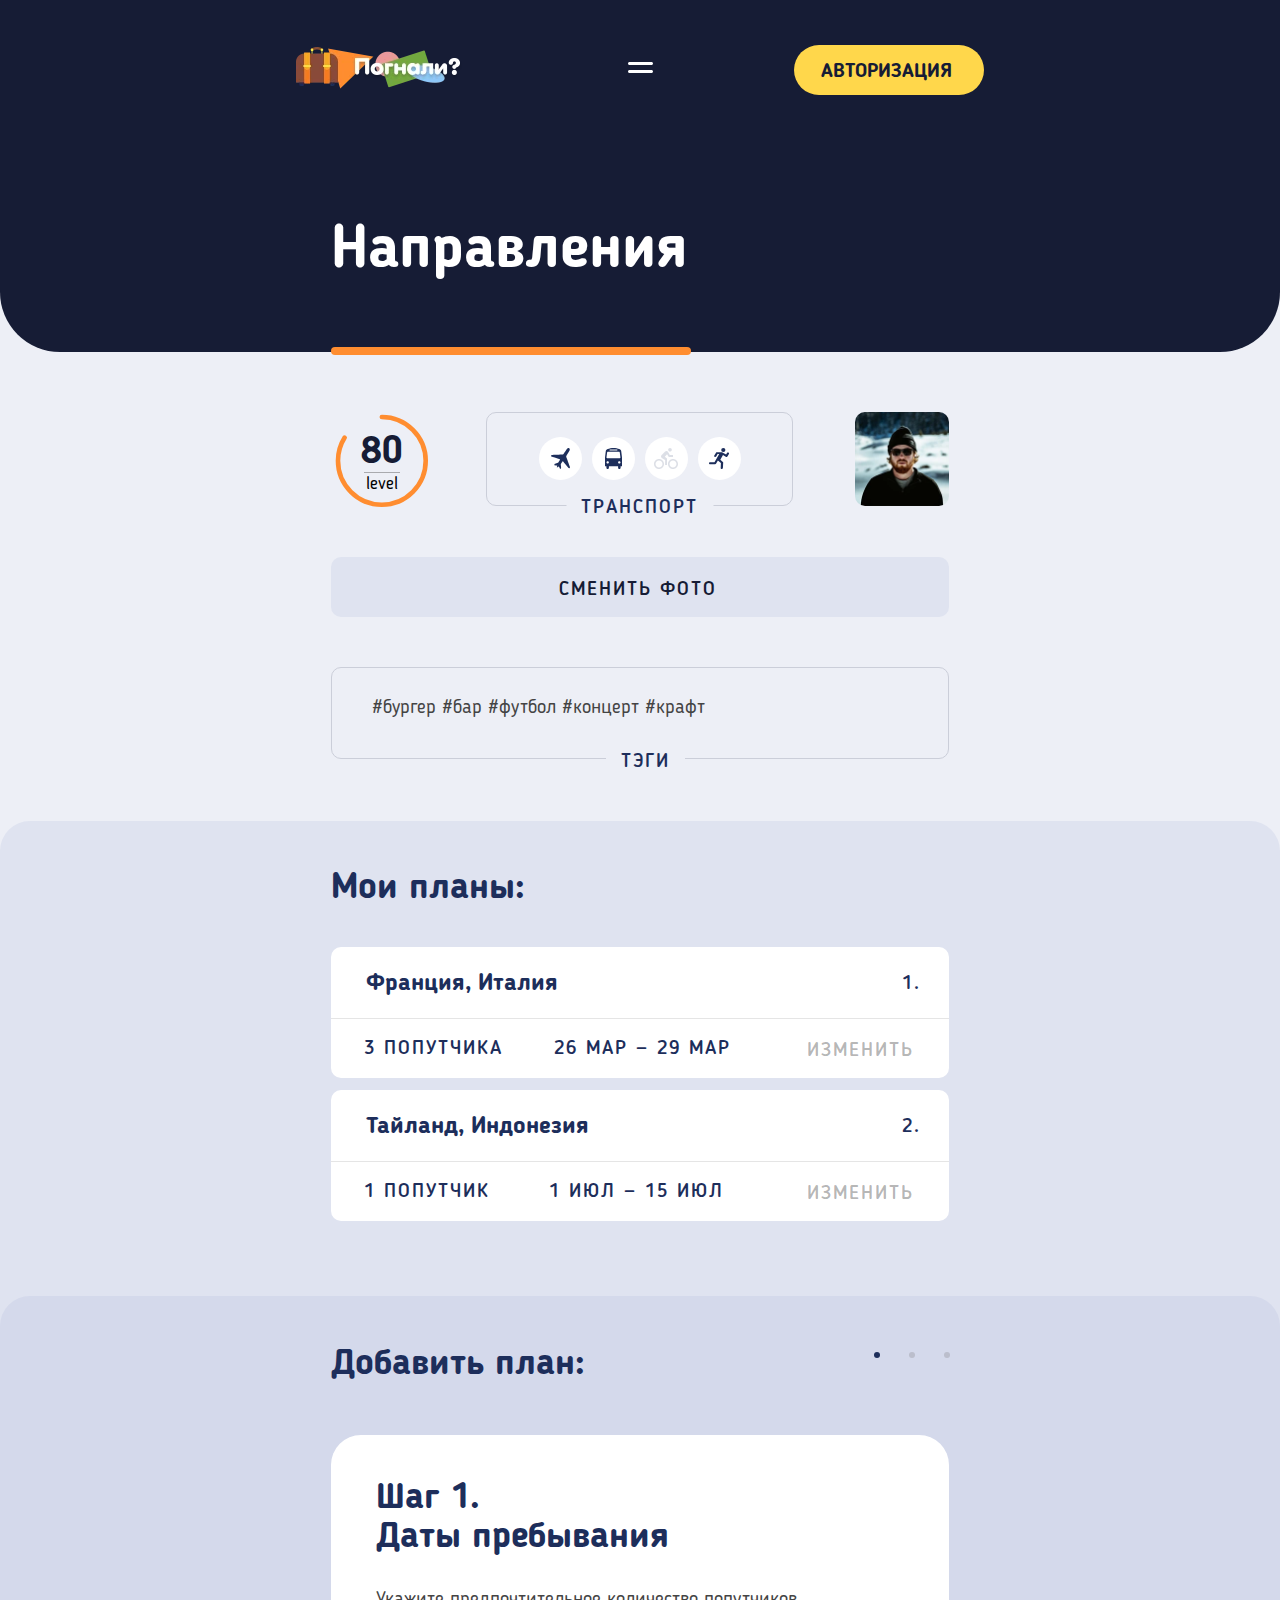
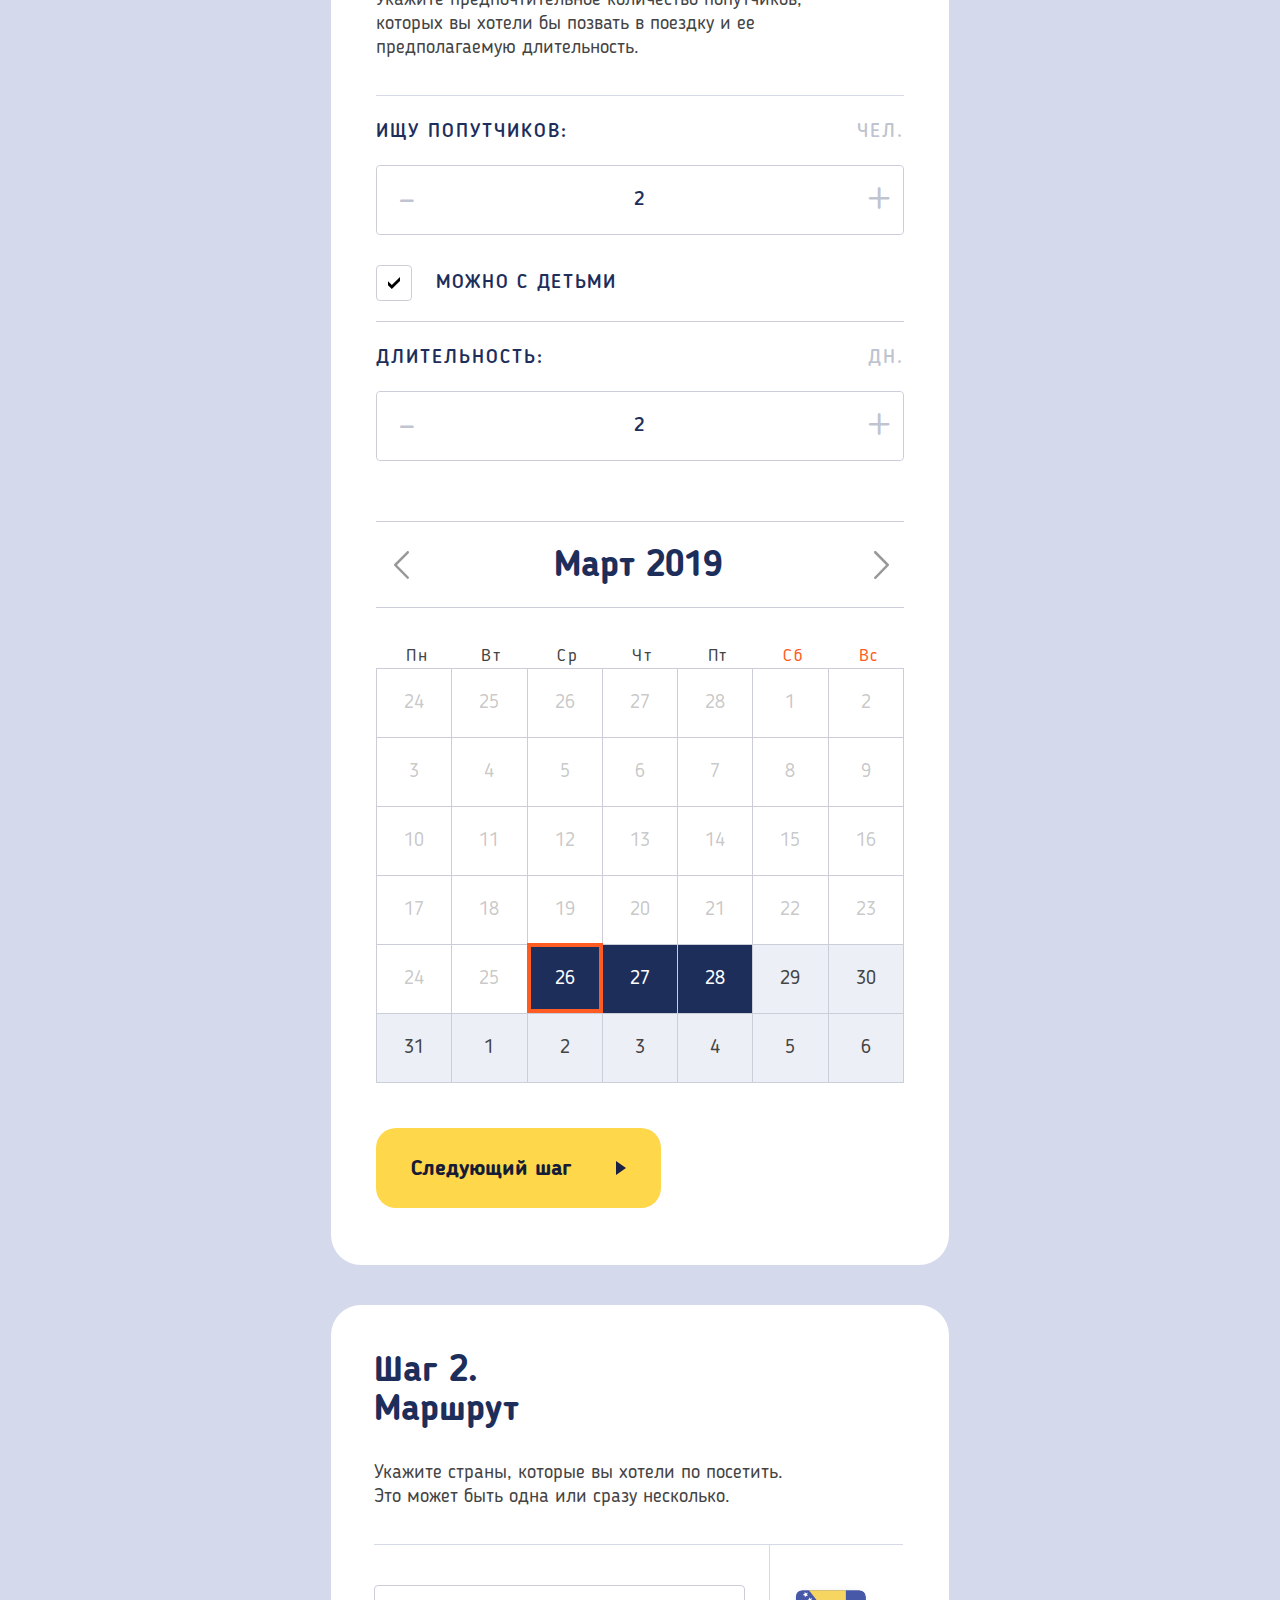
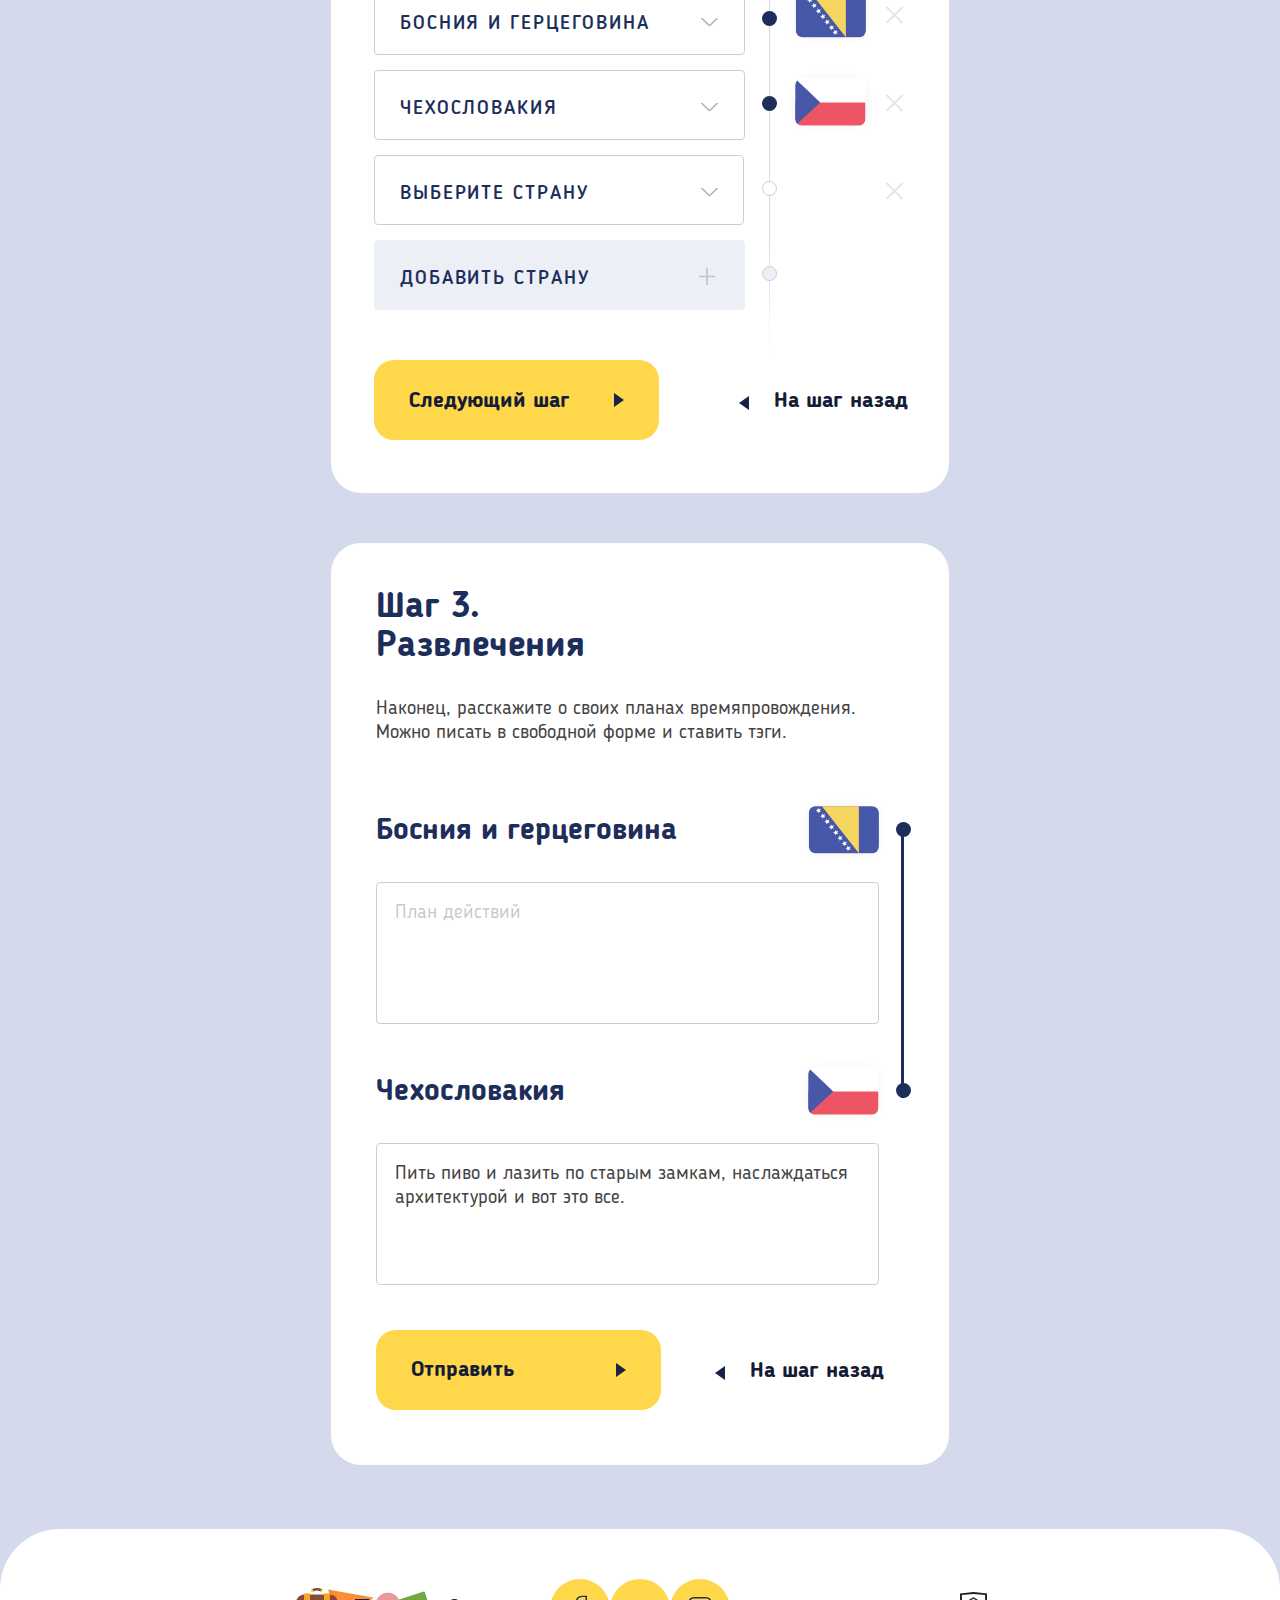
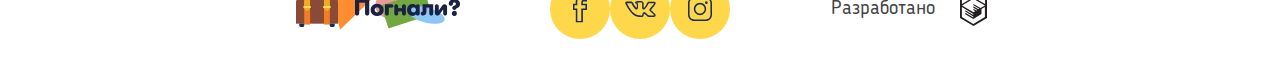
==== commit c97b5c19: "правки по шаблонам" ====
--- a/form.html
+++ b/form.html
@@ -17,7 +17,7 @@
   </head>
   <body>
     <div class="svg-template">
-      <svg xmlns="http://www.w3.org/2000/svg" xmlns:xlink="http://www.w3.org/1999/xlink"><symbol id="icon-email" viewBox="0 0 36 26"><path d="M0 23c0 1.6 1.3 3 3 3h30c1.7 0 3-1.3 3-3V3c0-1.6-1.3-3-3-3H3C1.3 0 0 1.3 0 3v20zm11-10L4.2 6.2c-.6-.6-.6-1.5 0-2 .6-.6 1.5-.6 2.1 0l11 10.9c.4.4 1.2.4 1.6 0l11-10.9c.6-.6 1.5-.6 2.1 0 .6.6.6 1.5 0 2L25 13l6.9 6.8c.6.6.6 1.5 0 2-.6.6-1.5.6-2.1 0L22.9 15s-2.1 2.2-2.5 2.5c-.6.6-1.4 1-2.4 1-.9 0-1.8-.4-2.4-1L13.1 15l-6.9 6.8c-.6.6-1.5.6-2.1 0-.6-.6-.6-1.5 0-2L11 13z"></path></symbol><symbol id="icon-facebook" viewBox="0 0 11 21"><path d="M7.8 21H2.2v-9.8H0V6.4h2.1c-.1-2.2.3-3.8 1.3-4.9C4.2.6 5.5.1 7.1 0H11v4.7H7.9c-.1.2-.2.8-.2 1.7H11v4.8H7.8V21zm-4.4-1.1h3.1v-9.8h3.2V7.5H6.5v-.6c0-1.5 0-2.9.8-3.4l.2-.1h2.3V1.1H7.1c-1.2.1-2.2.5-2.8 1.2-.8.9-1.1 2.5-.9 4.6l.1.6H1.2v2.6h2.2v9.8z"></path></symbol><symbol id="icon-instagram" viewBox="0 0 23 23"><path d="M17 1.5c2.5 0 4.5 2 4.5 4.5v11c0 2.5-2 4.5-4.5 4.5H6c-2.5 0-4.5-2-4.5-4.5V6c0-2.5 2-4.5 4.5-4.5h11M17 0H6C2.7 0 0 2.7 0 6v11c0 3.3 2.7 6 6 6h11c3.3 0 6-2.7 6-6V6c0-3.3-2.7-6-6-6z"></path><path d="M11.5 7.1c2.4 0 4.4 2 4.4 4.4 0 2.4-2 4.4-4.4 4.4-2.4 0-4.4-2-4.4-4.4 0-2.4 2-4.4 4.4-4.4m0-1.5c-3.3 0-5.9 2.7-5.9 5.9s2.7 5.9 5.9 5.9 5.9-2.7 5.9-5.9-2.6-5.9-5.9-5.9z"></path><circle cx="17.6" cy="5.4" r="1.3"></circle></symbol><symbol id="icon-level-small"><circle cx="35" cy="30" r="22.5" fill="none"></circle><path fill="none" stroke-linecap="round" stroke-width="2" stroke="#ff8d30" d="M28 6.5 a 20 20 0 0 1 0 45 a 20 20 0 0 1 0 -45"></path></symbol><symbol id="icon-level" viewBox="0 0 100 100"><circle cx="35" cy="35" r="30" fill="none"></circle><path fill="none" stroke-linecap="round" stroke-width="3" stroke="#ff8d30" d="M35 6.5 a 25 25 0 0 1 0 57 a 25 25 0 0 1 0 -57"></path></symbol><symbol id="icon-menu" viewBox="0 0 25 11"><path d="M1.5 3h22c.8 0 1.5-.7 1.5-1.5S24.3 0 23.5 0h-22C.7 0 0 .7 0 1.5S.7 3 1.5 3zm22 5h-22C.7 8 0 8.7 0 9.5S.7 11 1.5 11h22c.8 0 1.5-.7 1.5-1.5S24.3 8 23.5 8z"></path></symbol><symbol id="icon-phone" viewBox="0 0 36 36"><path d="M18 0C11.6 0 5.2 1.1 2.8 3.4.9 5.3.2 8.7 0 10.8v.3c0 .8.7 1.5 1.5 1.5.1 0 3.7-.3 5.9-.5h.2c.8 0 1.5-.7 1.5-1.5v-3C9 6.7 9.7 6 10.7 6h14.7c.8 0 1.6.7 1.6 1.7v3c0 .8.7 1.5 1.5 1.5h.2c2.2.2 5.8.5 5.9.5.8 0 1.5-.7 1.5-1.5v-.3c-.2-2.1-.9-5.5-2.8-7.4C30.8 1.1 24.4 0 18 0zm0 19.5c-1.7 0-3 1.3-3 3s1.3 3 3 3 3-1.3 3-3-1.3-3-3-3zm-2.3-6.8v-1.9c0-1-.8-1.9-1.9-1.9s-1.8.9-1.8 2v1.9L1.9 23.6c-.7.7-1.1 1.6-1.1 2.7v3c0 1.7 1.3 3 3 3h.8v1.9c0 1 .8 1.9 1.9 1.9s1.9-.8 1.9-1.9v-1.9h19.5v1.9c0 1 .8 1.9 1.9 1.9 1 0 1.9-.8 1.9-1.9v-1.9h.8c1.7 0 3-1.3 3-3v-3c0-1.1-.4-2-1.1-2.7L24 12.7v-1.9c0-1-.8-1.9-1.9-1.9s-1.9.8-1.9 1.9v1.9h-4.5zm2.3 3.8c3.3 0 6 2.7 6 6s-2.7 6-6 6-6-2.7-6-6 2.7-6 6-6z"></path></symbol><symbol id="icon-vk" viewBox="0 0 30 15.8"><path d="M23.9 15.8c-.4 0-1.2-.1-2.1-.6-.6-.4-1.2-1-1.8-1.5-.4-.4-1.2-1.2-1.4-1.2-.3.1-.5.9-.5 1.6 0 .1 0 .8-.5 1.2-.4.4-1.1.5-1.2.5h-1.9c-1 0-4.4-.2-7.4-3C3.4 9.4.3 3 .1 2.7 0 2.2-.1 1.5.3 1.1.7.7 1.4.6 1.7.6h4.2c.1 0 .6.1 1 .3.4.2.6.7.6.7S8.1 3 9 4.3c1.3 2 1.9 2.5 2.1 2.6.2-.4.3-1.7.2-2.9 0-.5-.1-1.1-.3-1.3-.1-.1-.4-.3-.8-.3l-.7-.6c-.1-.7.6-1.2 1.1-1.4.7-.3 1.8-.4 3.1-.4h.7c1.2 0 1.6.1 2.1.2 1.7.4 1.6 1.7 1.6 3.3v2.1c0 .4 0 1 .1 1.3.2-.1.9-.7 2.1-2.5.8-1.2 1.4-2.5 1.5-2.8.2-.4.6-.9 1.6-.9h4.7c1 0 1.6.3 1.8.9.3.6.2 1.7-2.4 4.6-.4.4-.7.8-1 1.1-.6.7-1.2 1.4-1.2 1.6.1.1.7.6 1.3 1.1 1.5 1.2 2.5 2.3 3 3.1.5.8.4 1.3.3 1.7-.4.9-1.6 1-1.9 1h-4.1zm-5.3-4.9c.9 0 1.7.8 2.5 1.6.5.5 1 1 1.5 1.3.7.4 1.3.4 1.4.4h3.9c.2 0 .4-.1.5-.1 0 0 0-.1-.1-.2-.4-.7-1.4-1.7-2.7-2.7-1.2-1-1.8-1.5-1.9-2.2-.1-.8.5-1.4 1.6-2.7.3-.3.6-.7 1-1.1 1.6-1.8 2-2.6 2.1-3h-5.3c-.2.4-.8 1.8-1.6 3-1.9 2.8-2.8 3.2-3.4 3.2-.2 0-.4 0-.6-.1-1-.6-1-1.8-.9-2.8V3.4c.1-1.7 0-1.7-.4-1.8-.4-.1-.7-.1-1.9-.2h-.7c-.6 0-1.3 0-1.9.1l.3.3c.6.7.6 2 .6 2.2.1 1.6.1 3.8-1 4.3-.2.1-.4.1-.6.1-.9 0-1.9-.9-3.4-3.3-.8-1.2-1.5-2.7-1.5-2.8L6 2.2c-.1 0-.2-.1-.3-.1H1.6c.6 1.2 3.4 6.6 6.5 9.5 2.7 2.5 5.8 2.6 6.4 2.6h1.9s.2-.1.3-.1V14c0-.3 0-2.6 1.6-3 .1-.1.2-.1.3-.1z"></path></symbol></svg>
+      <svg xmlns="http://www.w3.org/2000/svg" xmlns:xlink="http://www.w3.org/1999/xlink"><symbol id="icon-email" viewBox="0 0 36 26"><path d="M0 23c0 1.6 1.3 3 3 3h30c1.7 0 3-1.3 3-3V3c0-1.6-1.3-3-3-3H3C1.3 0 0 1.3 0 3v20zm11-10L4.2 6.2c-.6-.6-.6-1.5 0-2 .6-.6 1.5-.6 2.1 0l11 10.9c.4.4 1.2.4 1.6 0l11-10.9c.6-.6 1.5-.6 2.1 0 .6.6.6 1.5 0 2L25 13l6.9 6.8c.6.6.6 1.5 0 2-.6.6-1.5.6-2.1 0L22.9 15s-2.1 2.2-2.5 2.5c-.6.6-1.4 1-2.4 1-.9 0-1.8-.4-2.4-1L13.1 15l-6.9 6.8c-.6.6-1.5.6-2.1 0-.6-.6-.6-1.5 0-2L11 13z"></path></symbol><symbol id="icon-facebook" viewBox="0 0 11 21"><path d="M7.8 21H2.2v-9.8H0V6.4h2.1c-.1-2.2.3-3.8 1.3-4.9C4.2.6 5.5.1 7.1 0H11v4.7H7.9c-.1.2-.2.8-.2 1.7H11v4.8H7.8V21zm-4.4-1.1h3.1v-9.8h3.2V7.5H6.5v-.6c0-1.5 0-2.9.8-3.4l.2-.1h2.3V1.1H7.1c-1.2.1-2.2.5-2.8 1.2-.8.9-1.1 2.5-.9 4.6l.1.6H1.2v2.6h2.2v9.8z"></path></symbol><symbol id="icon-instagram" viewBox="0 0 23 23"><path d="M17 1.5c2.5 0 4.5 2 4.5 4.5v11c0 2.5-2 4.5-4.5 4.5H6c-2.5 0-4.5-2-4.5-4.5V6c0-2.5 2-4.5 4.5-4.5h11M17 0H6C2.7 0 0 2.7 0 6v11c0 3.3 2.7 6 6 6h11c3.3 0 6-2.7 6-6V6c0-3.3-2.7-6-6-6z"></path><path d="M11.5 7.1c2.4 0 4.4 2 4.4 4.4 0 2.4-2 4.4-4.4 4.4-2.4 0-4.4-2-4.4-4.4 0-2.4 2-4.4 4.4-4.4m0-1.5c-3.3 0-5.9 2.7-5.9 5.9s2.7 5.9 5.9 5.9 5.9-2.7 5.9-5.9-2.6-5.9-5.9-5.9z"></path><circle cx="17.6" cy="5.4" r="1.3"></circle></symbol><symbol id="icon-level-small"><circle cx="35" cy="30" r="22.5" fill="none"></circle><path fill="none" stroke-linecap="round" stroke-width="2" stroke="#ff8d30" d="M28 6.5 a 20 20 0 0 1 0 45 a 20 20 0 0 1 0 -45"></path></symbol><symbol id="icon-level" viewBox="0 0 65 65"><circle cx="35" cy="35" r="30" fill="none"></circle><path fill="none" stroke-linecap="round" stroke-width="3" stroke="#ff8d30" d="M35 6.5 a 25 25 0 0 1 0 57 a 25 25 0 0 1 0 -57"></path></symbol><symbol id="icon-menu" viewBox="0 0 25 11"><path d="M1.5 3h22c.8 0 1.5-.7 1.5-1.5S24.3 0 23.5 0h-22C.7 0 0 .7 0 1.5S.7 3 1.5 3zm22 5h-22C.7 8 0 8.7 0 9.5S.7 11 1.5 11h22c.8 0 1.5-.7 1.5-1.5S24.3 8 23.5 8z"></path></symbol><symbol id="icon-phone" viewBox="0 0 36 36"><path d="M18 0C11.6 0 5.2 1.1 2.8 3.4.9 5.3.2 8.7 0 10.8v.3c0 .8.7 1.5 1.5 1.5.1 0 3.7-.3 5.9-.5h.2c.8 0 1.5-.7 1.5-1.5v-3C9 6.7 9.7 6 10.7 6h14.7c.8 0 1.6.7 1.6 1.7v3c0 .8.7 1.5 1.5 1.5h.2c2.2.2 5.8.5 5.9.5.8 0 1.5-.7 1.5-1.5v-.3c-.2-2.1-.9-5.5-2.8-7.4C30.8 1.1 24.4 0 18 0zm0 19.5c-1.7 0-3 1.3-3 3s1.3 3 3 3 3-1.3 3-3-1.3-3-3-3zm-2.3-6.8v-1.9c0-1-.8-1.9-1.9-1.9s-1.8.9-1.8 2v1.9L1.9 23.6c-.7.7-1.1 1.6-1.1 2.7v3c0 1.7 1.3 3 3 3h.8v1.9c0 1 .8 1.9 1.9 1.9s1.9-.8 1.9-1.9v-1.9h19.5v1.9c0 1 .8 1.9 1.9 1.9 1 0 1.9-.8 1.9-1.9v-1.9h.8c1.7 0 3-1.3 3-3v-3c0-1.1-.4-2-1.1-2.7L24 12.7v-1.9c0-1-.8-1.9-1.9-1.9s-1.9.8-1.9 1.9v1.9h-4.5zm2.3 3.8c3.3 0 6 2.7 6 6s-2.7 6-6 6-6-2.7-6-6 2.7-6 6-6z"></path></symbol><symbol id="icon-vk" viewBox="0 0 30 15.8"><path d="M23.9 15.8c-.4 0-1.2-.1-2.1-.6-.6-.4-1.2-1-1.8-1.5-.4-.4-1.2-1.2-1.4-1.2-.3.1-.5.9-.5 1.6 0 .1 0 .8-.5 1.2-.4.4-1.1.5-1.2.5h-1.9c-1 0-4.4-.2-7.4-3C3.4 9.4.3 3 .1 2.7 0 2.2-.1 1.5.3 1.1.7.7 1.4.6 1.7.6h4.2c.1 0 .6.1 1 .3.4.2.6.7.6.7S8.1 3 9 4.3c1.3 2 1.9 2.5 2.1 2.6.2-.4.3-1.7.2-2.9 0-.5-.1-1.1-.3-1.3-.1-.1-.4-.3-.8-.3l-.7-.6c-.1-.7.6-1.2 1.1-1.4.7-.3 1.8-.4 3.1-.4h.7c1.2 0 1.6.1 2.1.2 1.7.4 1.6 1.7 1.6 3.3v2.1c0 .4 0 1 .1 1.3.2-.1.9-.7 2.1-2.5.8-1.2 1.4-2.5 1.5-2.8.2-.4.6-.9 1.6-.9h4.7c1 0 1.6.3 1.8.9.3.6.2 1.7-2.4 4.6-.4.4-.7.8-1 1.1-.6.7-1.2 1.4-1.2 1.6.1.1.7.6 1.3 1.1 1.5 1.2 2.5 2.3 3 3.1.5.8.4 1.3.3 1.7-.4.9-1.6 1-1.9 1h-4.1zm-5.3-4.9c.9 0 1.7.8 2.5 1.6.5.5 1 1 1.5 1.3.7.4 1.3.4 1.4.4h3.9c.2 0 .4-.1.5-.1 0 0 0-.1-.1-.2-.4-.7-1.4-1.7-2.7-2.7-1.2-1-1.8-1.5-1.9-2.2-.1-.8.5-1.4 1.6-2.7.3-.3.6-.7 1-1.1 1.6-1.8 2-2.6 2.1-3h-5.3c-.2.4-.8 1.8-1.6 3-1.9 2.8-2.8 3.2-3.4 3.2-.2 0-.4 0-.6-.1-1-.6-1-1.8-.9-2.8V3.4c.1-1.7 0-1.7-.4-1.8-.4-.1-.7-.1-1.9-.2h-.7c-.6 0-1.3 0-1.9.1l.3.3c.6.7.6 2 .6 2.2.1 1.6.1 3.8-1 4.3-.2.1-.4.1-.6.1-.9 0-1.9-.9-3.4-3.3-.8-1.2-1.5-2.7-1.5-2.8L6 2.2c-.1 0-.2-.1-.3-.1H1.6c.6 1.2 3.4 6.6 6.5 9.5 2.7 2.5 5.8 2.6 6.4 2.6h1.9s.2-.1.3-.1V14c0-.3 0-2.6 1.6-3 .1-.1.2-.1.3-.1z"></path></symbol></svg>
     </div>
     <header class="header">
       <div class="header__wrapper container header__wrapper--blue">
@@ -114,7 +114,7 @@
           <form class="person__form person-data" action="http://echo.htmlacademy.ru" method="post">
             <div class="person-data__level-photo-wrapper">
               <div class="person-data__level level">
-                <svg class="level__progress-bar level__progress-bar--80" width="100" height="100"><use xlink:href="#icon-level"></use></svg>
+                <svg class="level__progress-bar level__progress-bar--80"><use xlink:href="#icon-level"></use></svg>
                 <p class="level__number level__number--big level__number--dark-purple-blue">80</p>
                 <p class="level__text level__text--big">level</p>
               </div>
--- a/css/general.css
+++ b/css/general.css
@@ -58,6 +58,14 @@
 }
 
 /* ------ Specification ------*/
+
+:root {
+  --general-lh: 1em;
+  --secondary-lh: 1.2em;
+  --medium-lh: 1.5em;
+  --large-lh: 1.38em;
+  --button-lh: 1.67em;
+}
 
 html {
   font-family: sans-serif;
@@ -257,7 +265,6 @@
   display: inline-block;
   padding: 0 20px 0 15px;
   width: 100%;
-  font-family: "Blogger Sans", Arial, sans-serif;
   font-size: 17px;
   font-weight: 700;
   color: rgb(22, 28, 53);
@@ -522,7 +529,8 @@
     display: inline-block;
     width: auto;
     padding: 0 30px 0 25px;
-    line-height: 55px;
+    height: 50px;
+    line-height: 54px;
   }
 
   .contacts-list__auth-button {
@@ -724,6 +732,7 @@
 
   .contacts-list--clone .contacts-list__item {
     display: block;
+    height: 50px;
   }
 
   .contacts-list__item:first-child {
--- a/css/form.css
+++ b/css/form.css
@@ -18,7 +18,7 @@
   margin: 0;
   font-size: 36px;
   font-weight: 700;
-  line-height: 1.11;
+  line-height: var(--general-lh);
   color: rgb(255 255 255);
 }
 
@@ -45,7 +45,19 @@
   width: 71px;
   height: 48px;
   background-repeat: no-repeat;
+  background-size: cover;
+  background-position: center;
   transform: scale(0.5);
+  border-radius: 7px;
+  box-shadow: 0px 0px 14px -7px #ccc;
+}
+
+.country--bosnia::before {
+  background-image: url("../img/flag-bosnia.svg");
+}
+
+.country--czech::before {
+  background-image: url("../img/flag-czech.svg");
 }
 
 .country::after {
@@ -77,10 +89,10 @@
 
 .level__progress-bar {
   position: absolute;
-  top: -5px;
-  left: -5px;
-  width: 60px;
-  height: 60px;
+  top: 0;
+  left: -3px;
+  width: 100%;
+  height: 100%;
 }
 
 .level__progress-bar--80 {
@@ -114,7 +126,7 @@
 
 .level__text--big {
   font-size: 18px;
-  line-height: 1.22;
+  line-height: var(--general-lh);
 }
 
 .person {
@@ -134,6 +146,11 @@
   flex-direction: column;
 }
 
+.person-data__image-wrapper picture,
+.person-data__image-wrapper img {
+  display: block;
+}
+
 .person-data__level-photo-wrapper {
   display: flex;
   justify-content: space-between;
@@ -146,17 +163,9 @@
   height: 100px;
 }
 
-.person-data__level svg {
-  top: 43px;
-  left: 38px;
-  width: 70px;
-  height: 70px;
-  transform: scale(2.4);
-}
-
 .person-data__level svg+p {
   margin-top: 8px;
-  line-height: 0.9;
+  line-height: var(--general-lh);
 }
 
 .person-data__image {
@@ -192,7 +201,7 @@
   font-size: 16px;
   font-weight: 700;
   font-style: normal;
-  line-height: 1.13;
+  line-height: var(--general-lh);
   letter-spacing: normal;
   color: #1d2e5b;
   text-transform: uppercase;
@@ -207,7 +216,6 @@
   font-size: 16px;
   font-weight: 400;
   font-style: normal;
-  line-height: 1.38;
   letter-spacing: normal;
   color: #444444;
   border-radius: 10px;
@@ -310,10 +318,7 @@
   height: 57px;
   font-size: 20px;
   font-weight: 400;
-  font-style: normal;
-  font-stretch: normal;
-  line-height: 1.2;
-  letter-spacing: normal;
+  line-height: var(--secondary-lh);
   text-align: center;
   color: #ffffff;
   border-radius: 4px;
@@ -326,7 +331,6 @@
 
 .transport__title {
   font-size: 0;
-  line-height: 0;
   color: transparent;
   position: absolute;
   bottom: -60px;
@@ -361,7 +365,7 @@
   font-size: 16px;
   font-weight: 700;
   font-style: normal;
-  line-height: 1.13;
+  line-height: var(--general-lh);
   letter-spacing: normal;
   color: #1d2e5b;
   text-transform: uppercase;
@@ -371,7 +375,6 @@
 
 .vehicles-list__checkbox-indicator {
   font-size: 0;
-  line-height: 0;
   color: transparent;
 }
 
@@ -393,7 +396,7 @@
   font-size: 24px;
   font-weight: 700;
   font-style: normal;
-  line-height: 1;
+  line-height: var(--general-lh);
   letter-spacing: normal;
   color: #1d2e5b;
 }
@@ -410,7 +413,7 @@
   font-size: 16px;
   font-weight: 700;
   font-style: normal;
-  line-height: 1;
+  line-height: var(--general-lh);
   letter-spacing: normal;
   color: #1d2e5b;
   border-radius: 10px;
@@ -432,7 +435,7 @@
   font-size: 16px;
   font-weight: 500;
   font-style: normal;
-  line-height: 1;
+  line-height: var(--general-lh);
   letter-spacing: normal;
   color: #1d2e5b;
 }
@@ -447,7 +450,7 @@
   font-size: 14px;
   font-weight: 500;
   font-style: normal;
-  line-height: 1;
+  line-height: var(--general-lh);
   letter-spacing: 1.4px;
   color: #1d2e5b;
   text-transform: uppercase;
@@ -465,7 +468,7 @@
   font-size: 14px;
   font-weight: 500;
   font-style: normal;
-  line-height: 1.29;
+  line-height: var(--secondary-lh);
   letter-spacing: 1.4px;
   color: rgba(0, 0, 0, 0.3);
   text-transform: uppercase;
@@ -497,10 +500,6 @@
   margin: 0 0 28px 0;
   font-size: 24px;
   font-weight: 700;
-  font-style: normal;
-  font-stretch: normal;
-  line-height: normal;
-  letter-spacing: normal;
   color: #1d2e5b;
 }
 
@@ -528,7 +527,6 @@
 
 .slider-dots-list__indicator {
   font-size: 0;
-  line-height: 0;
   color: transparent;
   position: relative;
 }
@@ -627,7 +625,7 @@
   font-size: 16px;
   font-weight: 500;
   font-style: normal;
-  line-height: 1;
+  line-height: var(--general-lh);
   letter-spacing: 1.6px;
   color: #1d2e5b;
   text-transform: uppercase;
@@ -637,7 +635,7 @@
   font-size: 16px;
   font-weight: 500;
   font-style: normal;
-  line-height: 1;
+  line-height: var(--general-lh);
   letter-spacing: 1.6px;
   color: rgba(29, 46, 91, 0.3);
   text-transform: uppercase;
@@ -668,8 +666,6 @@
   margin-right: 4px;
   font-size: 28px;
   font-weight: 300;
-  font-style: normal;
-  line-height: 1;
   letter-spacing: 1.6px;
   color: rgba(29, 46, 91, 0.3);
   border: none;
@@ -701,7 +697,7 @@
   font-size: 15px;
   font-weight: 500;
   font-style: normal;
-  line-height: 0.9;
+  line-height: var(--general-lh);
   letter-spacing: 1.5px;
   color: #1d2e5b;
   text-align: center;
@@ -713,7 +709,7 @@
   font-size: 16px;
   font-weight: 500;
   font-style: normal;
-  line-height: 1;
+  line-height: var(--general-lh);
   letter-spacing: 1.6px;
   color: #1d2e5b;
   text-transform: uppercase;
@@ -723,7 +719,7 @@
   font-size: 16px;
   font-weight: 500;
   font-style: normal;
-  line-height: 1;
+  line-height: var(--general-lh);
   letter-spacing: 1.6px;
   color: rgba(29, 46, 91, 0.3);
   text-transform: uppercase;
@@ -811,7 +807,7 @@
   font-size: 14px;
   font-weight: 400;
   font-style: normal;
-  line-height: 1.29;
+  line-height: var(--secondary-lh);
   letter-spacing: normal;
   color: #444444;
 }
@@ -839,7 +835,7 @@
   font-size: 14px;
   font-weight: 400;
   font-style: normal;
-  line-height: 1.29;
+  line-height: var(--secondary-lh);
   letter-spacing: normal;
   color: #444444;
   background-color: #edeff6;
@@ -928,7 +924,7 @@
   font-size: 14px;
   font-weight: 500;
   font-style: normal;
-  line-height: 1.29;
+  line-height: var(--secondary-lh);
   letter-spacing: 1.4px;
   color: #1d2e5b;
   text-transform: uppercase;
@@ -948,7 +944,7 @@
   left: 0;
   width: 100%;
   height: 90%;
-  background: linear-gradient(90deg, rgba(255, 255, 255, 0) 0%, white 90%, white 100%);
+  background: linear-gradient(90deg, rgba(255, 255, 255, 0) 65%, white 85%);
 }
 
 .country-adding__choose-country {
@@ -959,7 +955,7 @@
   font-size: 14px;
   font-weight: 500;
   font-style: normal;
-  line-height: 1.29;
+  line-height: var(--secondary-lh);
   letter-spacing: 1.4px;
   color: #1d2e5b;
   text-transform: uppercase;
@@ -1002,7 +998,7 @@
   font-size: 14px;
   font-weight: 500;
   font-style: normal;
-  line-height: 1.29;
+  line-height: var(--secondary-lh);
   letter-spacing: 1.4px;
   color: #1d2e5b;
   text-transform: uppercase;
@@ -1045,8 +1041,8 @@
   line-height: 0;
   color: transparent;
   position: absolute;
-  right: 18px;
-  top: calc(50% - 10px);
+  right: 5px;
+  top: calc(50% - 8px);
   z-index: 1;
   width: 7px;
   height: 12px;
@@ -1059,8 +1055,13 @@
   cursor: pointer;
 }
 
+.country-adding--choose .country-adding__expand-btn {
+  right: 13px;
+}
+
 .country-adding:last-child .country-adding__expand-btn {
-  right: 15px;
+  top: calc(50% - 7px);
+  right: 10px;
   width: 14px;
   height: 14px;
   background-image: url("../img/qty-plus.svg");
@@ -1095,10 +1096,7 @@
   padding: 10px;
   font-size: 16px;
   font-weight: 400;
-  font-style: normal;
-  font-stretch: normal;
-  line-height: 1.2;
-  letter-spacing: normal;
+  line-height: var(--secondary-lh);
   color: #ff0000;
   background-color: #ffefef;
   border-radius: 0 0 4px 4px;
@@ -1138,12 +1136,12 @@
   vertical-align: middle;
   flex-grow: 1;
   white-space: nowrap;
-  overflow: hidden;
+  /* overflow: hidden; */
   padding-left: 10px;
   font-size: 18px;
   font-weight: 500;
   font-style: normal;
-  line-height: 1;
+  line-height: var(--general-lh);
   letter-spacing: normal;
   color: #1d2e5b;
 }
@@ -1155,7 +1153,7 @@
   right: 0;
   width: 100%;
   height: 100%;
-  background: linear-gradient(90deg, rgba(255, 255, 255, 0) 0%, rgba(255, 255, 255, 0) 60%, white 100%);
+  background: linear-gradient(90deg, rgba(255, 255, 255, 0) 75%, white 85%);
 }
 
 .entertainment-list__country-name::before {
@@ -1187,27 +1185,19 @@
 .entertainment-list__plan {
   width: 220px;
   height: 220px;
-  padding: 8px 14px;
+  padding: 12px 14px;
   font-size: 16px;
-  font-weight: normal;
-  font-style: normal;
-  font-stretch: normal;
-  line-height: 1.38;
-  letter-spacing: normal;
   text-align: left;
   color: #444444;
   border-radius: 4px;
   border: solid 1px #cbced9;
   background-color: #ffffff;
   resize: none;
+  line-height: var(--secondary-lh);
 }
 
 .entertainment-list__plan::placeholder {
   font-size: 16px;
-  font-weight: 400;
-  font-style: normal;
-  line-height: 1.38;
-  letter-spacing: normal;
   color: rgba(68, 68, 68, 0.3);
 }
 
@@ -1251,7 +1241,6 @@
   font-size: 16px;
   font-weight: 400;
   font-style: normal;
-  line-height: 1.38;
   letter-spacing: normal;
   color: #444444;
 }
@@ -1259,7 +1248,7 @@
 .step__button {
   padding: 10px 20px 5px 20px;
   font-size: 17px;
-  line-height: 1.76;
+  line-height: var(--button-lh);
   text-transform: uppercase;
   text-align: center;
   border-radius: 30px;
@@ -1356,6 +1345,11 @@
   border: 1px solid transparent;
 }
 
+.add-country-list__item .country-adding__choose-country::before {
+  background-color: #fff;
+  border-color: #cbced9;
+}
+
 .add-country-list__item:last-child span::before {
   background-color: #edeff6;
   border-color: #cbced9;
@@ -1379,11 +1373,10 @@
 
 .flags-list__flag {
   display: inline-block;
-  vertical-align: middle;
+  width: 53px;
+  height: 42px;
   padding: 0;
   margin-bottom: 20px;
-  width: 53px;
-  height: 44px;
   font-size: 0;
   color: transparent;
   border-radius: 4px;
@@ -1392,19 +1385,20 @@
 }
 
 .flags-list__flag::before {
-  top: -3px;
+  top: -4px;
   left: -10px;
 }
 
 .flags-list__btn-remove {
   font-size: 0;
+  padding: 0;
   color: transparent;
   position: absolute;
   top: -10px;
   right: -10px;
   z-index: 1;
-  width: 21px;
-  height: 21px;
+  width: 20px;
+  height: 20px;
   border: none;
   border-radius: 50%;
   background-color: #edeff6;
@@ -1415,13 +1409,13 @@
   content: "";
   position: absolute;
   top: 50%;
-  right: 50%;
-  transform: translate(-50px, -50%);
-  width: 9px;
-  height: 9px;
+  right: 2px;
+  transform: translate(-50%, -50%);
+  width: 8px;
+  height: 8px;
   background-image: url("../img/small-cross.svg");
   background-repeat: no-repeat;
-  opacity: 0.1;
+  opacity: 0.2;
 }
 
 .flags-list__btn-remove:hover::before,
@@ -1456,18 +1450,14 @@
   display: flex;
   justify-content: center;
   align-items: center;
-  width: 44.5px;
+  width: 45px;
   height: 42px;
-  margin-top: -1px;
-  margin-left: -1px;
   font-size: 14px;
   font-weight: 500;
-  font-style: normal;
-  font-stretch: normal;
-  line-height: 1.29;
+  line-height: var(--secondary-lh);
   letter-spacing: 1.4px;
   color: #1d2e5b;
-  border: solid 1px #cbced9;
+  border: 1px solid #cbced9;
 }
 
 .alphabet__item:nth-child(5n) .alphabet__link {
@@ -1508,11 +1498,6 @@
 
 .countries-by-letter__link {
   font-size: 16px;
-  font-weight: 400;
-  font-style: normal;
-  font-stretch: normal;
-  line-height: 1.38;
-  letter-spacing: normal;
   color: #444444;
 }
 
@@ -1541,7 +1526,7 @@
     height: 92px;
     padding: 30px 35px 10px 40px;
     font-size: 20px;
-    line-height: 1.2;
+    line-height: var(--general-lh);
   }
 
   .transport--small {
@@ -1597,9 +1582,6 @@
     margin: 0 0 40px 0;
     font-size: 36px;
     font-weight: 700;
-    font-style: normal;
-    font-stretch: normal;
-    letter-spacing: normal;
     color: #1d2e5b;
   }
 
@@ -1799,7 +1781,7 @@
     width: 100%;
     padding-left: 30px;
     font-size: 18px;
-    line-height: 1.67;
+    margin-top: 5px;
     letter-spacing: 1.8px;
   }
 
@@ -1847,14 +1829,18 @@
   }
 
   .country-adding__expand-btn {
-    right: 30px;
+    right: 20px;
     width: 9px;
     height: 17px;
   }
 
+  .country-adding--choose .country-adding__expand-btn {
+    right: 20px;
+  }
+
   .country-adding:last-child .country-adding__expand-btn {
     top: 28px;
-    right: 30px;
+    right: 20px;
     width: 17px;
     height: 17px;
   }
@@ -1904,8 +1890,8 @@
   }
 
   .entertainment-list__country-name::before {
-    top: 8px;
-    left: 400px;
+    top: 6px;
+    left: 120%;
     width: 15px;
     height: 15px;
   }
@@ -1926,12 +1912,11 @@
     height: 142px;
     padding: 18px;
     font-size: 20px;
-    line-height: 1.2;
   }
 
   .entertainment-list__plan::placeholder {
     font-size: 20px;
-    line-height: 1.2;
+    line-height: var(--secondary-lh);
   }
 
   .entertainment-list__item--error::after {
@@ -1959,7 +1944,7 @@
     padding-bottom: 35px;
     padding-right: 95px;
     font-size: 20px;
-    line-height: 1.2;
+    line-height: var(--secondary-lh);
     border-bottom: 1px solid #d6d9e6;
   }
 
@@ -1984,7 +1969,7 @@
     width: 285px;
     height: 80px;
     font-size: 22px;
-    line-height: 1;
+    line-height: var(--general-lh);
     text-transform: none;
     text-align: left;
     border-radius: 20px;
@@ -2041,8 +2026,16 @@
   }
 
   .entertainment {
-    padding: 46px 45px 55px 45px;
+    padding: 46px 70px 55px 45px;
     border-radius: 30px;
+  }
+
+  .entertainment-list__item:not(:last-child) .entertainment-list__country-wrapper::after {
+    top: 20px;
+    left: calc(100% + 22px);
+    display: block;
+    width: 3px;
+    height: 270px;
   }
 
   .add-country-list {
@@ -2107,6 +2100,7 @@
   }
 
   .flags-list__flag::before {
+    top: -6px;
     left: 0;
     transform: scale(1);
   }
@@ -2121,12 +2115,14 @@
   }
 
   .flags-list__btn-remove::before {
-    top: 24px;
-    right: -5px;
+    transform: translate(0, -50%);
+    top: calc(50% - 5px);
+    right: 0;
     width: 17px;
     height: 17px;
     margin-top: 0;
     margin-right: 0;
+    opacity: 0.1;
   }
 
   .person {
@@ -2152,16 +2148,6 @@
   .person-data__level {
     margin-left: 0;
     margin-top: 15px;
-    width: 94px;
-    height: 94px;
-  }
-
-  .person-data__level svg {
-    transform: scale(2.25);
-  }
-
-  .person-data__level svg+p {
-    margin-top: 13px;
   }
 
   .person-data__btn {
@@ -2170,6 +2156,7 @@
     font-weight: 500;
     letter-spacing: 2px;
     border-radius: 10px;
+    background-color: #dfe3f0;
   }
 
   .person-data__upload-wrapper {
@@ -2191,7 +2178,7 @@
 
   .main__header {
     font-size: 60px;
-    line-height: 1.17;
+    line-height: var(--secondary-lh);
   }
 
   .main__header::after {
@@ -2207,7 +2194,7 @@
 
   .countries-by-letter__link {
     font-size: 20px;
-    line-height: 1.5;
+    line-height: var(--medium-lh);
   }
 
   .alphabet {
@@ -2272,6 +2259,10 @@
 
   .level__number--big {
     color: #ffffff;
+  }
+
+  .level__progress-bar {
+    left: 0;
   }
 
   .person {
@@ -2325,17 +2316,12 @@
     right: 240px;
   }
 
-  .person-data__level svg {
-    top: 33px;
-    left: -54px;
-  }
-
-  .person-data__level svg+p {
-    margin-top: 0;
-    transform: translateX(-90px);
-  }
-
-  .person-data__level svg+p+p {
+  .person-data__level .level__number,
+  .person-data__level .level__text {
+    margin-left: 5px;
+  }
+
+  .person-data__level {
     transform: translateX(-90px);
   }
 
@@ -2462,8 +2448,6 @@
     padding-top: 10px;
     font-size: 20px;
     font-weight: 500;
-    font-style: normal;
-    font-stretch: normal;
     letter-spacing: 2px;
     text-transform: uppercase;
     color: #000000;
@@ -2589,7 +2573,7 @@
     width: 144px;
     height: 72px;
     font-size: 18px;
-    line-height: 1.67;
+    line-height: var(--button-lh);
   }
 
   .month-days-list__item--first::after {
@@ -2629,10 +2613,8 @@
     width: 100%;
   }
 
-  .country-adding__expand-btn {
-    right: 25px;
-  }
-
+  .country-adding__expand-btn,
+  .country-adding--choose .country-adding__expand-btn,
   .country-adding:last-child .country-adding__expand-btn {
     right: 25px;
   }
@@ -2646,11 +2628,7 @@
   }
 
   .entertainment-list__item:not(:last-child) .entertainment-list__country-wrapper::after {
-    top: 20px;
     left: 774px;
-    display: block;
-    width: 3px;
-    height: 270px;
   }
 
   .entertainment-list__plan {
@@ -2743,8 +2721,7 @@
   }
 
   .flags-list__btn-remove::before {
-    top: 30px;
-    right: 5px;
+    top: calc(50% + 6px);
   }
 
   .main__wrapper {
